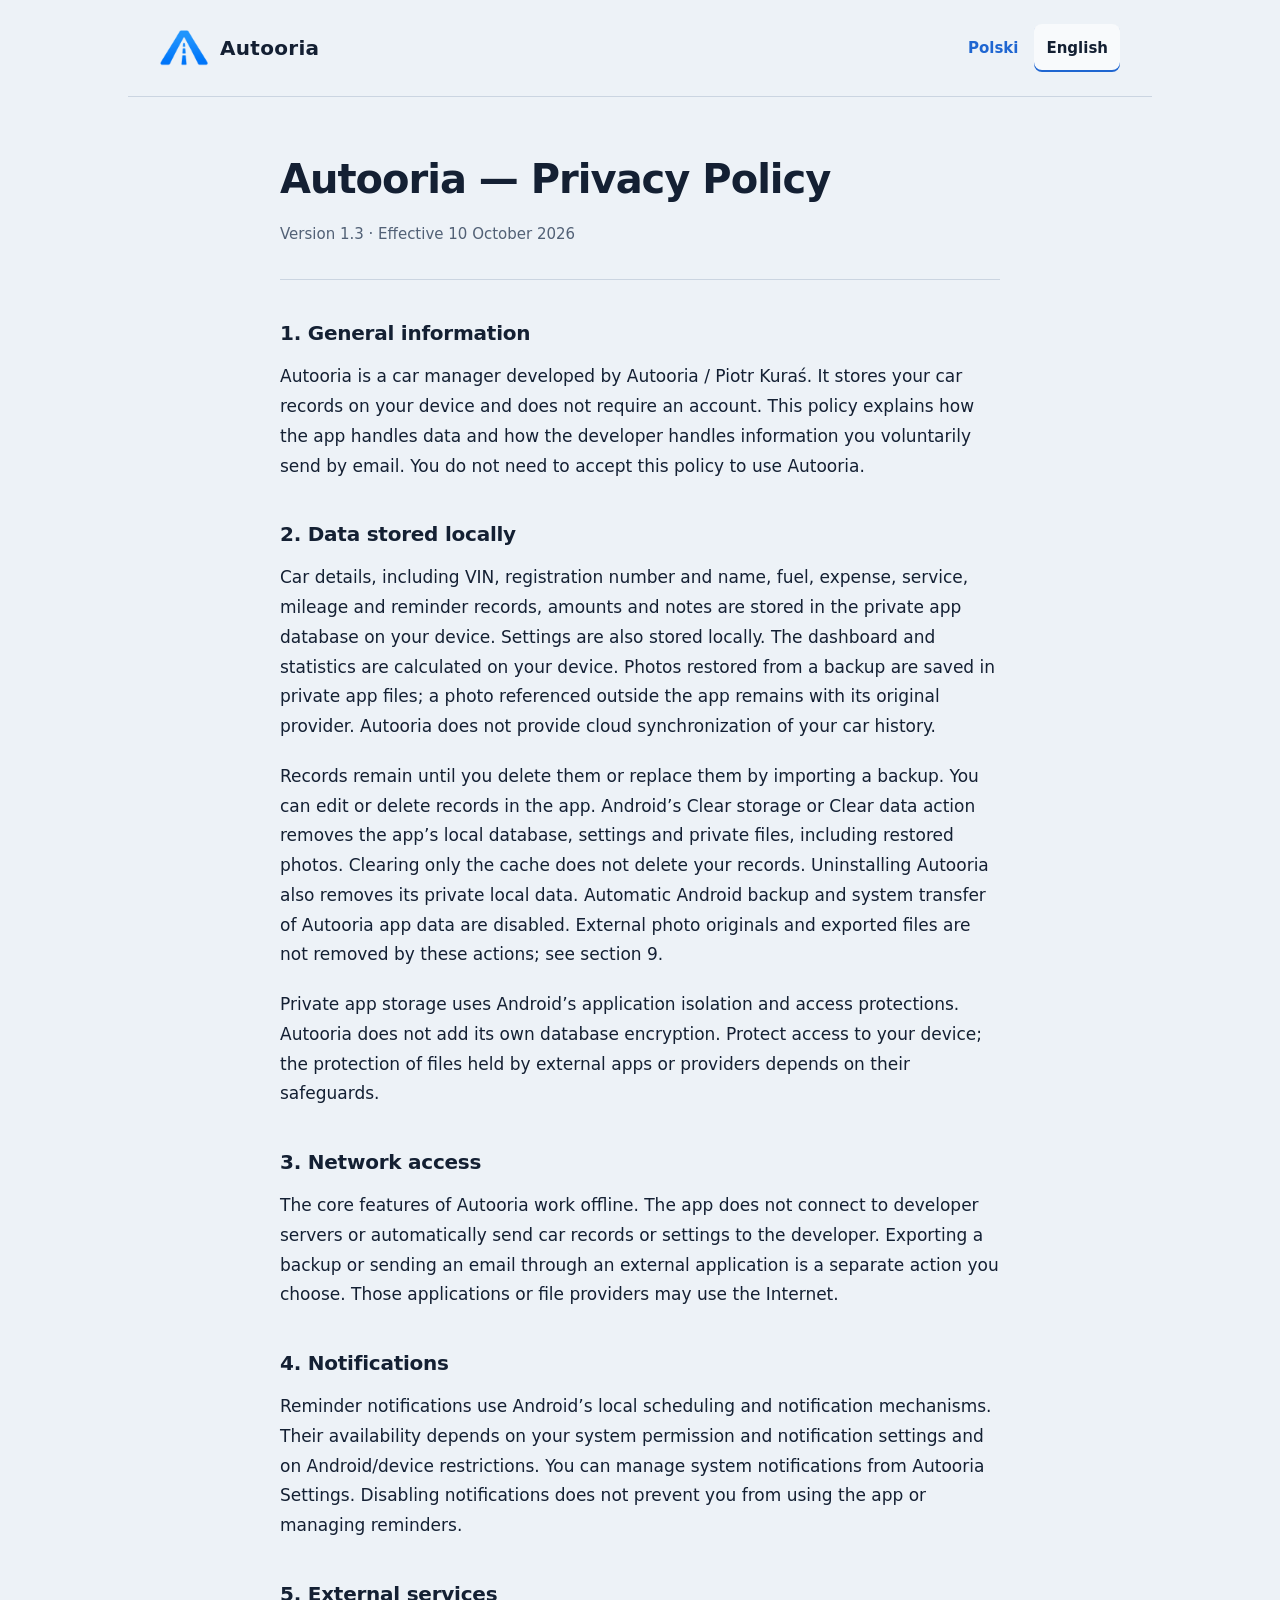
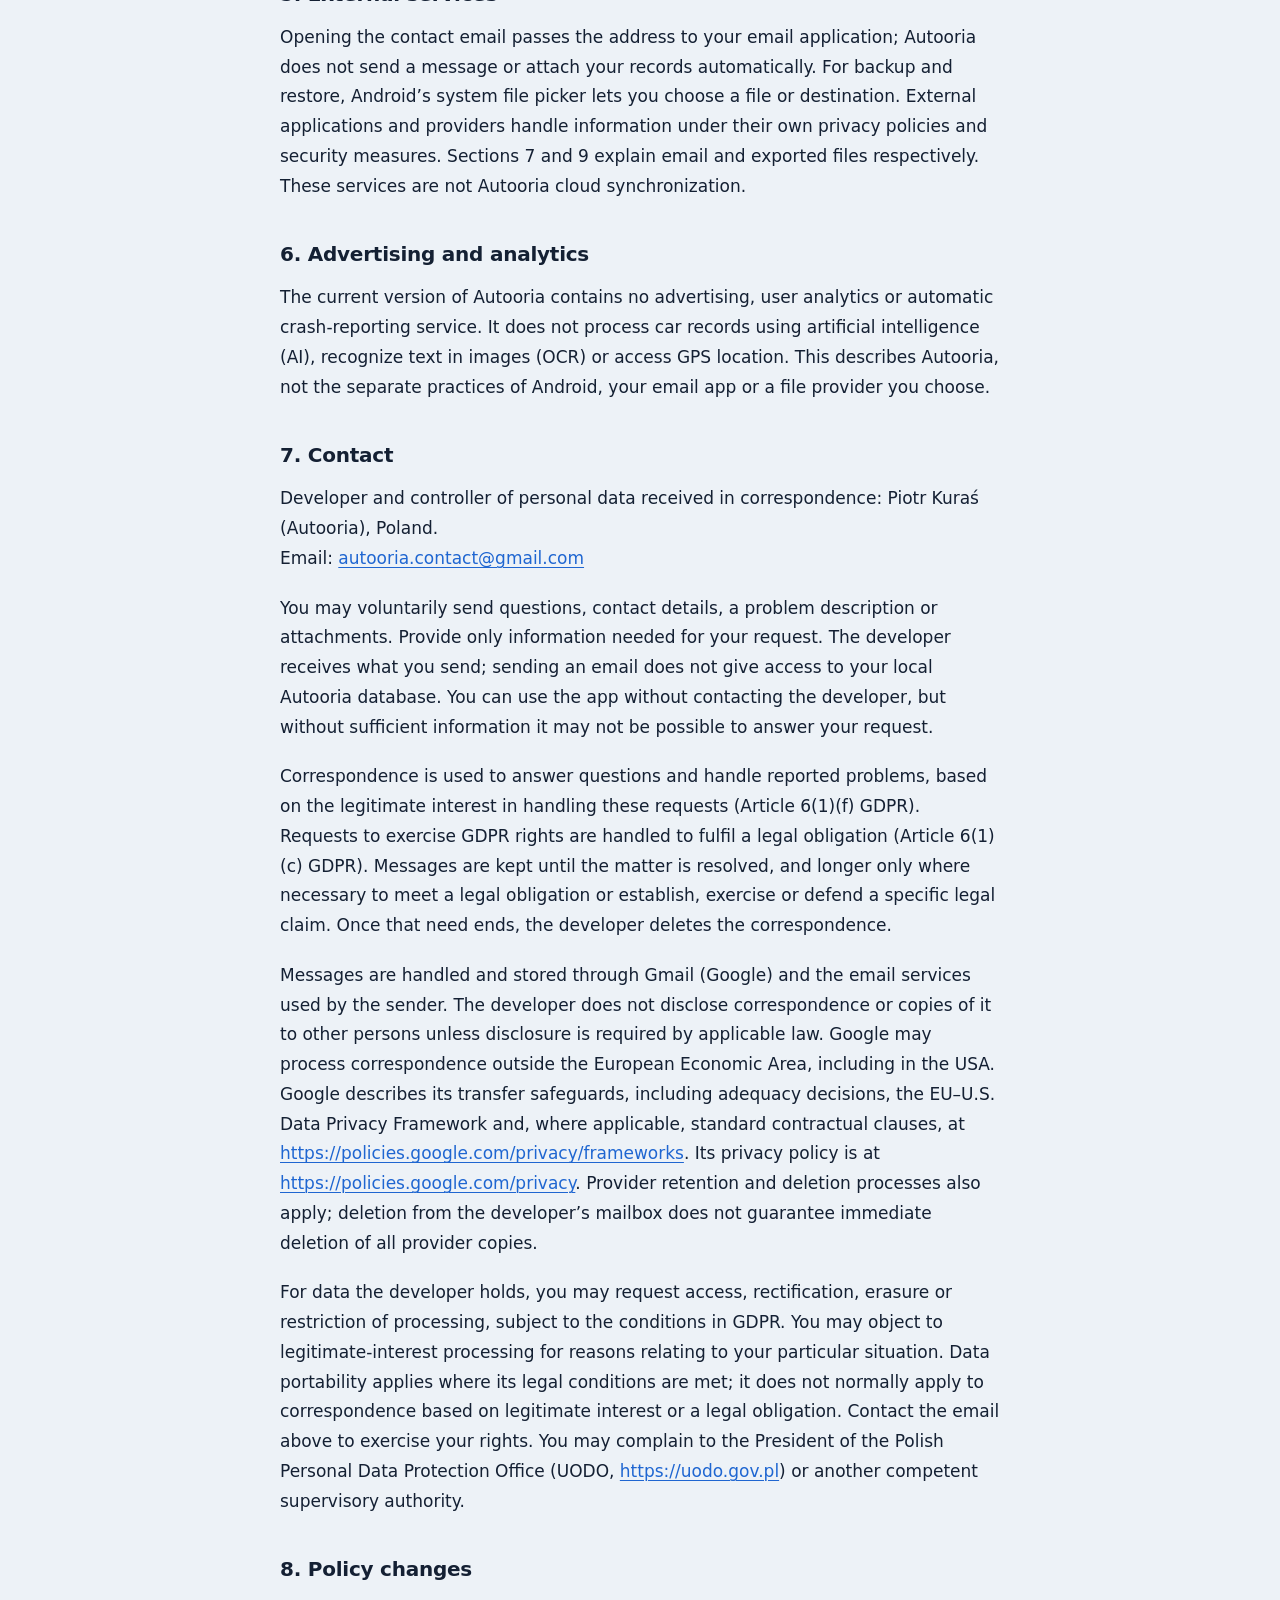
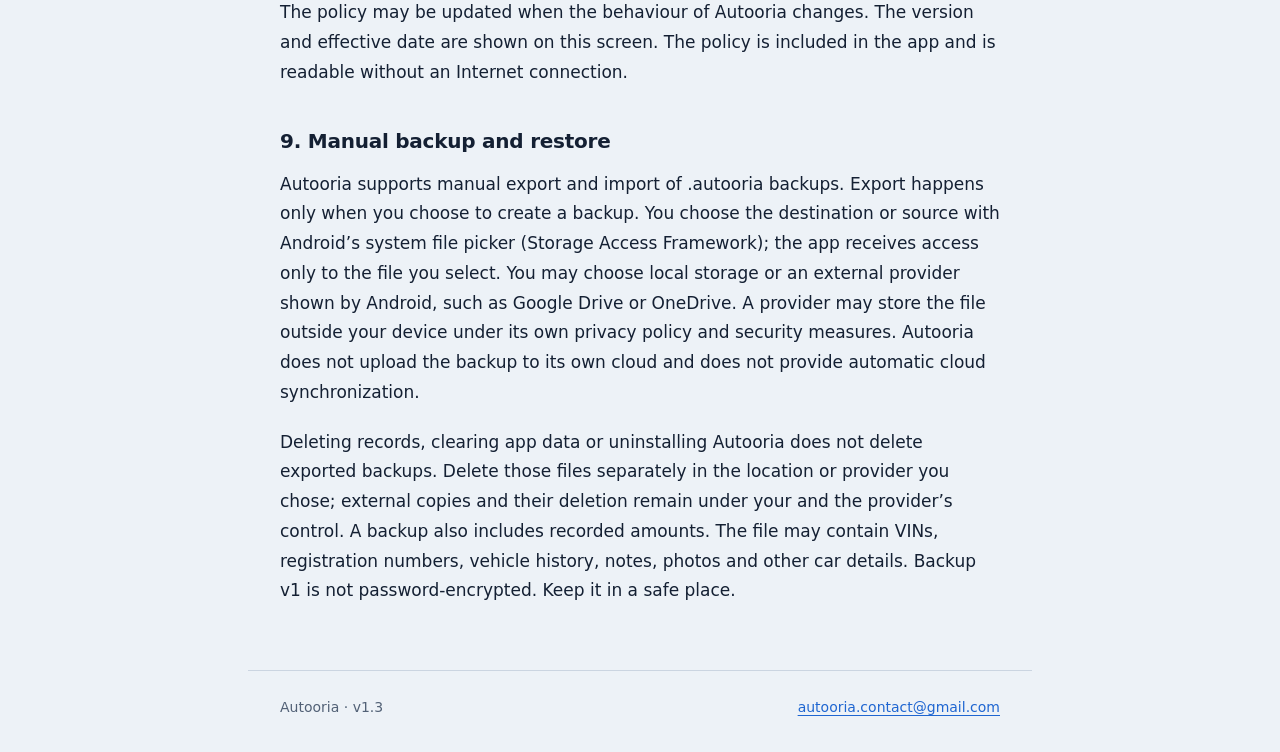
==== en/index.html @ 43687ce3 "feat: publish Autooria privacy policy website" ====
<!doctype html>
<html lang="en">
<head>
  <meta charset="utf-8">
  <meta name="viewport" content="width=device-width, initial-scale=1">
  <title>Autooria — Privacy Policy · v1.3</title>
  <link rel="icon" type="image/png" href="../assets/autooria-logo.png">
  <link rel="stylesheet" href="../assets/style.css">
</head>
<body>
  <a class="skip-link" href="#main">Skip to content</a>
  <header class="site-header">
    <a class="brand" href="../index.html" aria-label="Autooria — Privacy Policy / Polityka prywatności"><img src="../assets/autooria-logo.png" width="48" height="48" alt=""><span>Autooria</span></a>
    <nav class="language-nav" aria-label="Policy language">
      <a href="../pl/index.html" lang="pl" hreflang="pl">Polski</a>
      <a href="../en/index.html" lang="en" hreflang="en" aria-current="page">English</a>
    </nav>
  </header>
  <main id="main" class="document" tabindex="-1">
    <article id="policy">
      <header class="document-header">
        <h1>Autooria — Privacy Policy</h1>
        <p class="metadata">Version 1.3 · Effective <time datetime="2026-10-10">10 October 2026</time></p>
      </header>
      <section aria-labelledby="section-1">
        <h2 id="section-1">1. General information</h2>
        <p>Autooria is a car manager developed by Autooria / Piotr Kuraś. It stores your car records on your device and does not require an account. This policy explains how the app handles data and how the developer handles information you voluntarily send by email. You do not need to accept this policy to use Autooria.</p>
      </section>
      <section aria-labelledby="section-2">
        <h2 id="section-2">2. Data stored locally</h2>
        <p>Car details, including VIN, registration number and name, fuel, expense, service, mileage and reminder records, amounts and notes are stored in the private app database on your device. Settings are also stored locally. The dashboard and statistics are calculated on your device. Photos restored from a backup are saved in private app files; a photo referenced outside the app remains with its original provider. Autooria does not provide cloud synchronization of your car history.</p>
        <p>Records remain until you delete them or replace them by importing a backup. You can edit or delete records in the app. Android’s Clear storage or Clear data action removes the app’s local database, settings and private files, including restored photos. Clearing only the cache does not delete your records. Uninstalling Autooria also removes its private local data. Automatic Android backup and system transfer of Autooria app data are disabled. External photo originals and exported files are not removed by these actions; see section 9.</p>
        <p>Private app storage uses Android’s application isolation and access protections. Autooria does not add its own database encryption. Protect access to your device; the protection of files held by external apps or providers depends on their safeguards.</p>
      </section>
      <section aria-labelledby="section-3">
        <h2 id="section-3">3. Network access</h2>
        <p>The core features of Autooria work offline. The app does not connect to developer servers or automatically send car records or settings to the developer. Exporting a backup or sending an email through an external application is a separate action you choose. Those applications or file providers may use the Internet.</p>
      </section>
      <section aria-labelledby="section-4">
        <h2 id="section-4">4. Notifications</h2>
        <p>Reminder notifications use Android’s local scheduling and notification mechanisms. Their availability depends on your system permission and notification settings and on Android/device restrictions. You can manage system notifications from Autooria Settings. Disabling notifications does not prevent you from using the app or managing reminders.</p>
      </section>
      <section aria-labelledby="section-5">
        <h2 id="section-5">5. External services</h2>
        <p>Opening the contact email passes the address to your email application; Autooria does not send a message or attach your records automatically. For backup and restore, Android’s system file picker lets you choose a file or destination. External applications and providers handle information under their own privacy policies and security measures. Sections 7 and 9 explain email and exported files respectively. These services are not Autooria cloud synchronization.</p>
      </section>
      <section aria-labelledby="section-6">
        <h2 id="section-6">6. Advertising and analytics</h2>
        <p>The current version of Autooria contains no advertising, user analytics or automatic crash-reporting service. It does not process car records using artificial intelligence (AI), recognize text in images (OCR) or access GPS location. This describes Autooria, not the separate practices of Android, your email app or a file provider you choose.</p>
      </section>
      <section aria-labelledby="section-7">
        <h2 id="section-7">7. Contact</h2>
        <p>Developer and controller of personal data received in correspondence: Piotr Kuraś (Autooria), Poland.<br>
Email: <a href="mailto:autooria.contact@gmail.com">autooria.contact@gmail.com</a></p>
        <p>You may voluntarily send questions, contact details, a problem description or attachments. Provide only information needed for your request. The developer receives what you send; sending an email does not give access to your local Autooria database. You can use the app without contacting the developer, but without sufficient information it may not be possible to answer your request.</p>
        <p>Correspondence is used to answer questions and handle reported problems, based on the legitimate interest in handling these requests (Article 6(1)(f) GDPR). Requests to exercise GDPR rights are handled to fulfil a legal obligation (Article 6(1)(c) GDPR). Messages are kept until the matter is resolved, and longer only where necessary to meet a legal obligation or establish, exercise or defend a specific legal claim. Once that need ends, the developer deletes the correspondence.</p>
        <p>Messages are handled and stored through Gmail (Google) and the email services used by the sender. The developer does not disclose correspondence or copies of it to other persons unless disclosure is required by applicable law. Google may process correspondence outside the European Economic Area, including in the USA. Google describes its transfer safeguards, including adequacy decisions, the EU–U.S. Data Privacy Framework and, where applicable, standard contractual clauses, at <a href="https://policies.google.com/privacy/frameworks">https://policies.google.com/privacy/frameworks</a>. Its privacy policy is at <a href="https://policies.google.com/privacy">https://policies.google.com/privacy</a>. Provider retention and deletion processes also apply; deletion from the developer’s mailbox does not guarantee immediate deletion of all provider copies.</p>
        <p>For data the developer holds, you may request access, rectification, erasure or restriction of processing, subject to the conditions in GDPR. You may object to legitimate-interest processing for reasons relating to your particular situation. Data portability applies where its legal conditions are met; it does not normally apply to correspondence based on legitimate interest or a legal obligation. Contact the email above to exercise your rights. You may complain to the President of the Polish Personal Data Protection Office (UODO, <a href="https://uodo.gov.pl">https://uodo.gov.pl</a>) or another competent supervisory authority.</p>
      </section>
      <section aria-labelledby="section-8">
        <h2 id="section-8">8. Policy changes</h2>
        <p>The policy may be updated when the behaviour of Autooria changes. The version and effective date are shown on this screen. The policy is included in the app and is readable without an Internet connection.</p>
      </section>
      <section aria-labelledby="section-9">
        <h2 id="section-9">9. Manual backup and restore</h2>
        <p>Autooria supports manual export and import of .autooria backups. Export happens only when you choose to create a backup. You choose the destination or source with Android’s system file picker (Storage Access Framework); the app receives access only to the file you select. You may choose local storage or an external provider shown by Android, such as Google Drive or OneDrive. A provider may store the file outside your device under its own privacy policy and security measures. Autooria does not upload the backup to its own cloud and does not provide automatic cloud synchronization.</p>
        <p>Deleting records, clearing app data or uninstalling Autooria does not delete exported backups. Delete those files separately in the location or provider you chose; external copies and their deletion remain under your and the provider’s control. A backup also includes recorded amounts. The file may contain VINs, registration numbers, vehicle history, notes, photos and other car details. Backup v1 is not password-encrypted. Keep it in a safe place.</p>
      </section>
    </article>
  </main>
  <footer class="site-footer"><span>Autooria <span class="footer-version">· v1.3</span></span><a href="mailto:autooria.contact@gmail.com">autooria.contact@gmail.com</a></footer>
</body>
</html>
---- assets/style.css ----
/* Light Autooria tokens: background, surface, text, border and accent. */
:root {
  color-scheme: light;
  --background: #edf2f7;
  --surface: #f8fafc;
  --text: #142033;
  --muted: #526176;
  --border: #cbd5e1;
  --accent: #1f66d1;
  --accent-pressed: #174ea6;
  font-family: system-ui, -apple-system, "Segoe UI", sans-serif;
  font-size: 100%;
  color: var(--text);
  background: var(--background);
}

* { box-sizing: border-box; }

body {
  margin: 0;
  font-size: 1.0625rem;
  line-height: 1.75;
}

a {
  color: var(--accent);
  text-underline-offset: 0.2em;
  text-decoration-thickness: 1px;
  overflow-wrap: anywhere;
}

a:hover { color: var(--accent-pressed); }

a:focus-visible {
  outline: 3px solid var(--accent);
  outline-offset: 4px;
  border-radius: 3px;
}

.skip-link {
  position: absolute;
  z-index: 1;
  top: 0.75rem;
  left: 1rem;
  max-width: calc(100% - 2rem);
  padding: 0.5rem 1rem;
  background: var(--surface);
  transform: translateY(-200%);
}

.skip-link:focus { transform: translateY(0); }

.site-header {
  max-width: 64rem;
  margin: 0 auto;
  padding: 1.5rem 2rem;
  display: flex;
  align-items: center;
  justify-content: space-between;
  flex-wrap: wrap;
  gap: 1rem;
  border-bottom: 1px solid var(--border);
}

.brand {
  display: inline-flex;
  align-items: center;
  gap: 0.75rem;
  color: var(--text);
  font-size: 1.25rem;
  font-weight: 650;
  letter-spacing: 0.015em;
  text-decoration: none;
  min-height: 3rem;
}

.brand img {
  display: block;
  width: 3rem;
  height: 3rem;
  object-fit: contain;
}

.language-nav {
  display: flex;
  flex-wrap: wrap;
  align-items: center;
  gap: 0.25rem;
}

.language-nav a {
  display: inline-flex;
  align-items: center;
  justify-content: center;
  padding: 0.5rem 0.75rem;
  min-height: 3rem;
  font-size: 0.9375rem;
  font-weight: 550;
  border-radius: 0.5rem;
  text-decoration: none;
}

.language-nav a[aria-current="page"] {
  color: var(--text);
  background: var(--surface);
  box-shadow: inset 0 -2px var(--accent);
}

.document, .language-selection {
  max-width: 49rem;
  padding: 3.5rem 2rem 4rem;
  margin: 0 auto;
}

h1, h2 {
  font-weight: 650;
  line-height: 1.3;
  text-wrap: pretty;
  overflow-wrap: anywhere;
}

h1 {
  margin: 0 0 1rem;
  font-size: clamp(1.75rem, 1.2rem + 2vw, 2.5rem);
  letter-spacing: -0.025em;
}

.metadata {
  color: var(--muted);
  font-size: 0.9375rem;
  margin: 0;
}

.document-header {
  padding-bottom: 2rem;
  border-bottom: 1px solid var(--border);
}

section { margin-top: 2.5rem; }

h2 {
  margin: 0 0 1rem;
  font-size: 1.25rem;
  letter-spacing: -0.012em;
}

p { margin: 0 0 1.25rem; }

section p:last-child { margin-bottom: 0; }

.language-selection { padding-top: 5rem; }

.title-divider { color: var(--muted); }

.intro { margin: 2rem 0; color: var(--muted); }
.intro p { margin: 0 0 0.5rem; }

.language-options {
  display: grid;
  grid-template-columns: repeat(2, minmax(0, 1fr));
  gap: 1rem;
}

.language-options a {
  display: flex;
  align-items: center;
  justify-content: space-between;
  gap: 1rem;
  padding: 1.25rem 1.5rem;
  background: var(--surface);
  border: 1px solid var(--border);
  border-radius: 0.75rem;
  font-weight: 600;
  text-decoration: none;
}

.language-options a:hover { border-color: var(--accent); }

.site-footer {
  max-width: 49rem;
  margin: 0 auto;
  padding: 1.5rem 2rem 2rem;
  display: flex;
  flex-wrap: wrap;
  justify-content: space-between;
  gap: 0.5rem 1.5rem;
  border-top: 1px solid var(--border);
  font-size: 0.875rem;
  color: var(--muted);
}

.footer-version { white-space: nowrap; }

@media (max-width: 30rem) {
  .site-header { padding: 1rem; gap: 0.5rem; }
  .document, .language-selection { padding: 2.5rem 1.25rem 3rem; }
  .language-selection { padding-top: 3rem; }
  .language-options { grid-template-columns: 1fr; }
  .site-footer { padding: 1.5rem 1.25rem; }
}

@media print {
  :root { background: white; color: black; }
  .skip-link, .language-nav, .site-footer { display: none; }
  .document { max-width: none; padding: 1.5rem 0; }
  .site-header { max-width: none; padding: 0 0 1rem; }
  h2 { break-after: avoid; }
  p { orphans: 3; widows: 3; }
}
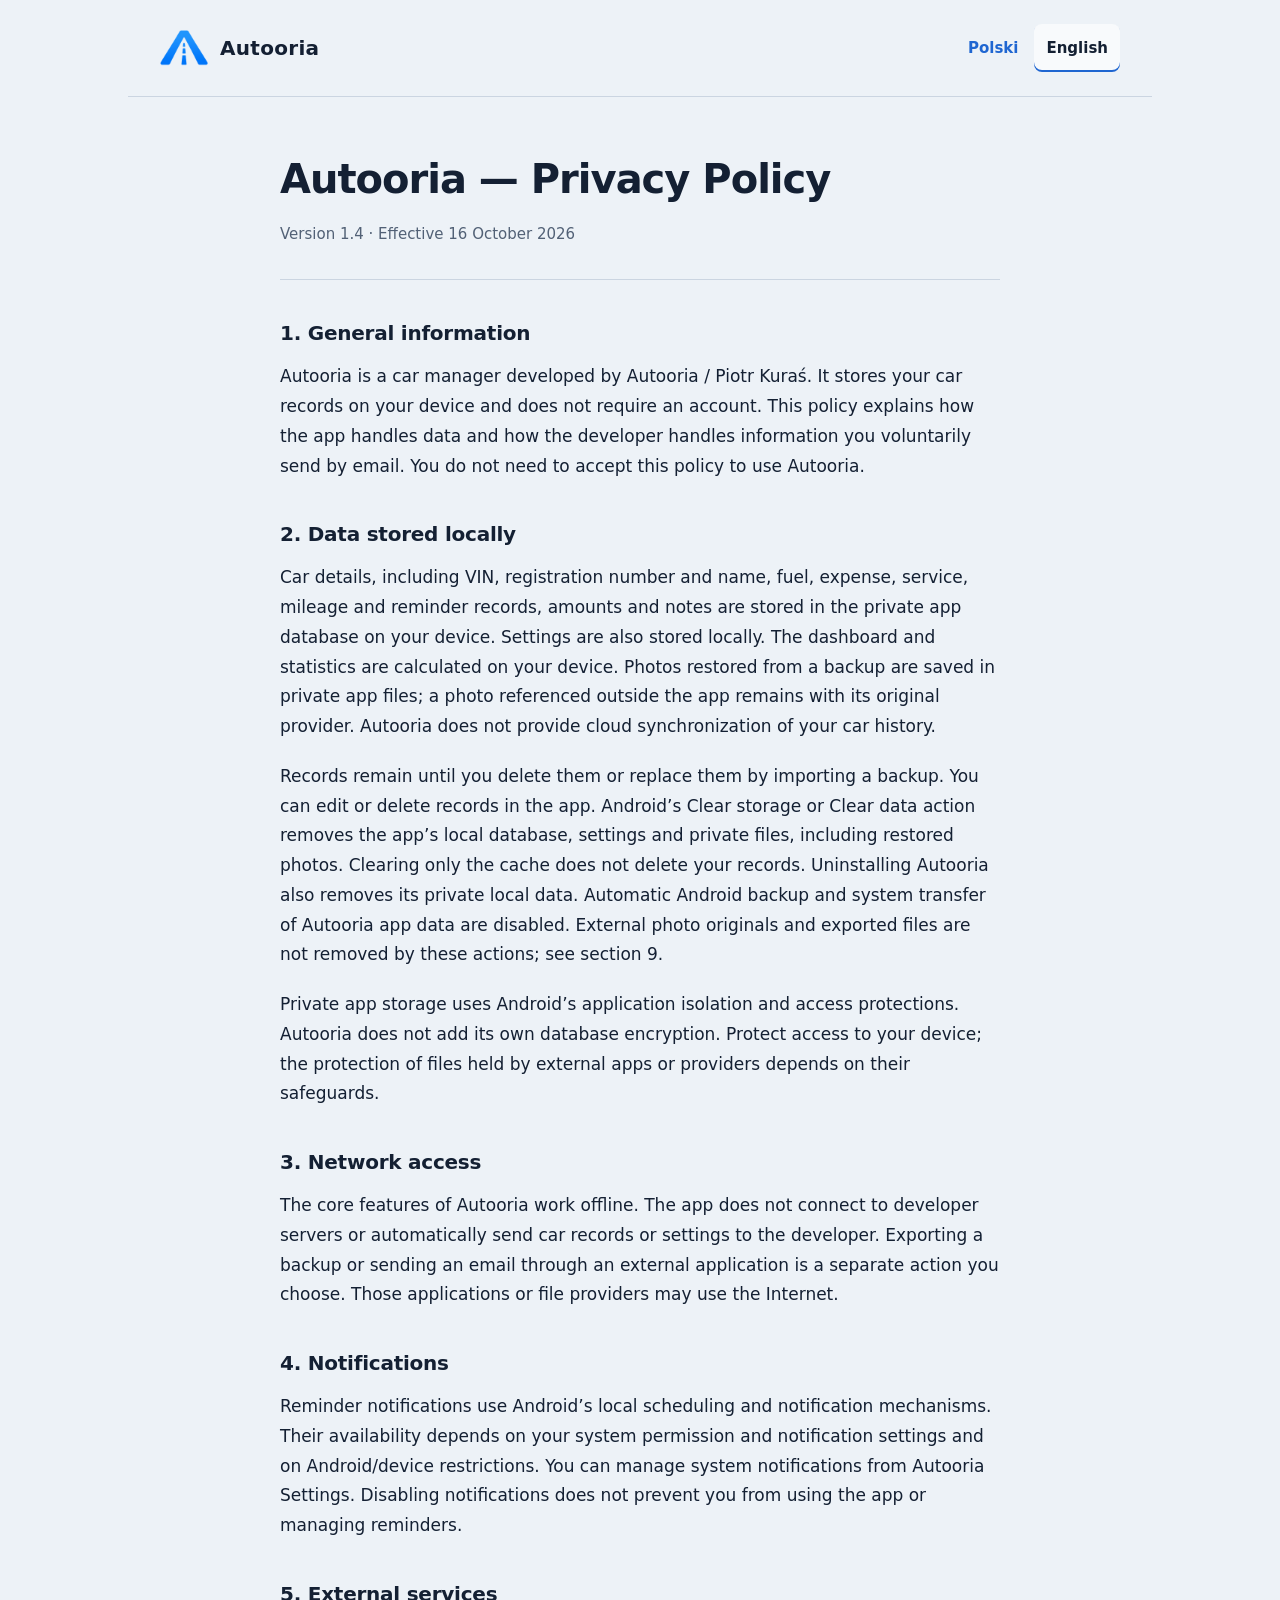
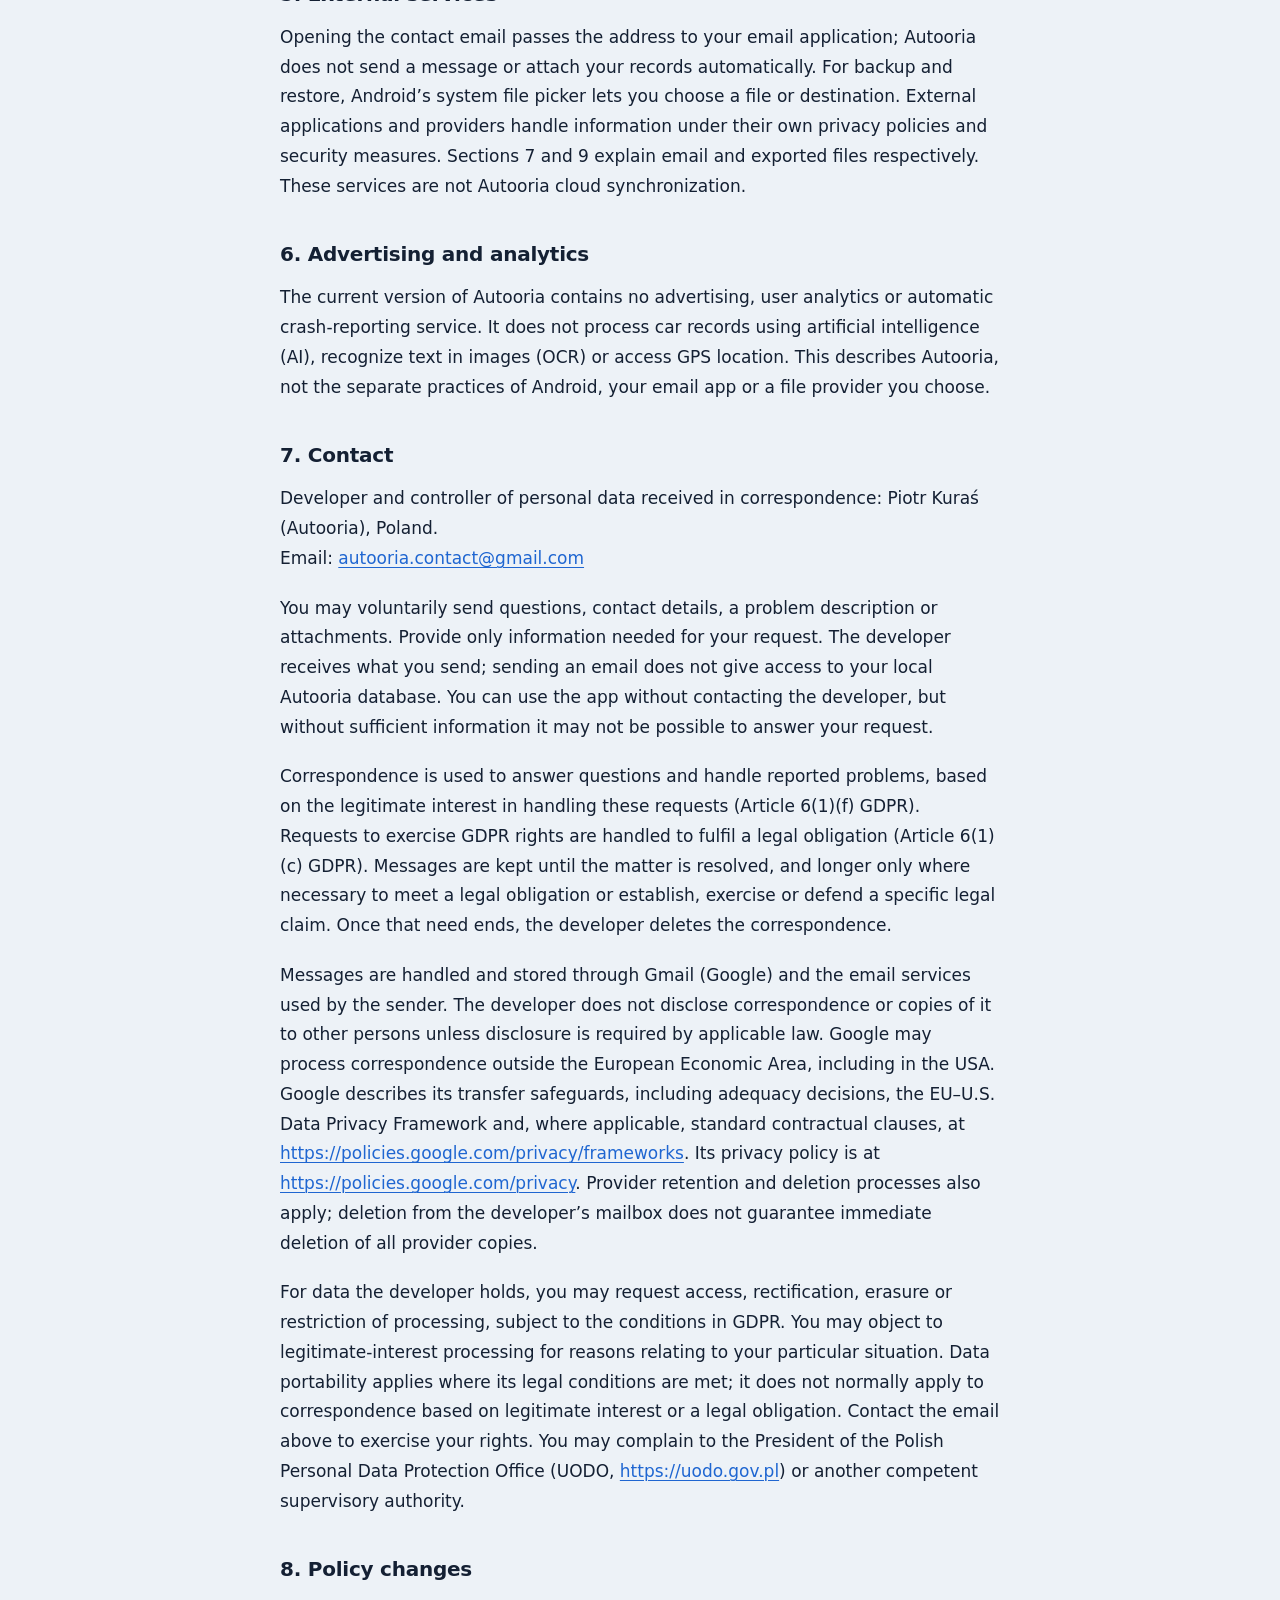
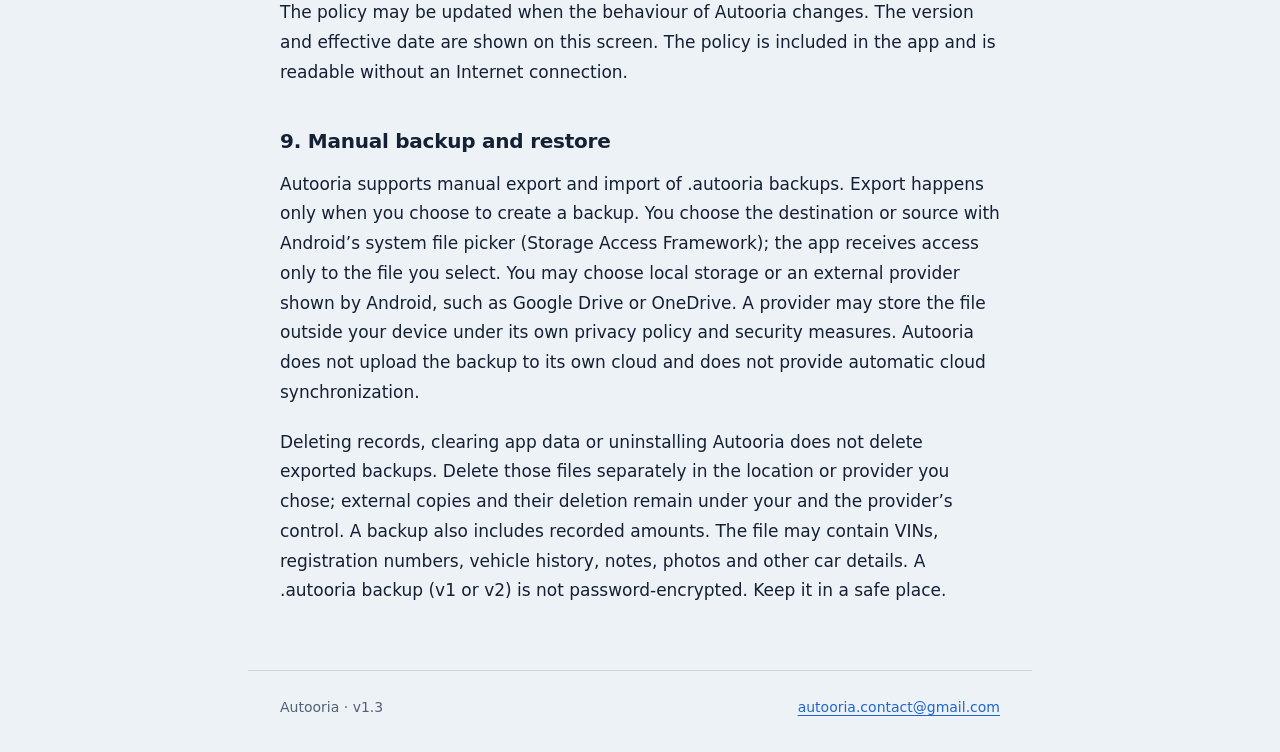
==== commit 53acb96f: "docs: update privacy policy to v1.4" ====
--- a/en/index.html
+++ b/en/index.html
@@ -3,7 +3,7 @@
 <head>
   <meta charset="utf-8">
   <meta name="viewport" content="width=device-width, initial-scale=1">
-  <title>Autooria — Privacy Policy · v1.3</title>
+  <title>Autooria — Privacy Policy · v1.4</title>
   <link rel="icon" type="image/png" href="../assets/autooria-logo.png">
   <link rel="stylesheet" href="../assets/style.css">
 </head>
@@ -20,7 +20,7 @@
     <article id="policy">
       <header class="document-header">
         <h1>Autooria — Privacy Policy</h1>
-        <p class="metadata">Version 1.3 · Effective <time datetime="2026-10-10">10 October 2026</time></p>
+        <p class="metadata">Version 1.4 · Effective <time datetime="2026-10-16">16 October 2026</time></p>
       </header>
       <section aria-labelledby="section-1">
         <h2 id="section-1">1. General information</h2>
@@ -64,7 +64,7 @@
       <section aria-labelledby="section-9">
         <h2 id="section-9">9. Manual backup and restore</h2>
         <p>Autooria supports manual export and import of .autooria backups. Export happens only when you choose to create a backup. You choose the destination or source with Android’s system file picker (Storage Access Framework); the app receives access only to the file you select. You may choose local storage or an external provider shown by Android, such as Google Drive or OneDrive. A provider may store the file outside your device under its own privacy policy and security measures. Autooria does not upload the backup to its own cloud and does not provide automatic cloud synchronization.</p>
-        <p>Deleting records, clearing app data or uninstalling Autooria does not delete exported backups. Delete those files separately in the location or provider you chose; external copies and their deletion remain under your and the provider’s control. A backup also includes recorded amounts. The file may contain VINs, registration numbers, vehicle history, notes, photos and other car details. Backup v1 is not password-encrypted. Keep it in a safe place.</p>
+        <p>Deleting records, clearing app data or uninstalling Autooria does not delete exported backups. Delete those files separately in the location or provider you chose; external copies and their deletion remain under your and the provider’s control. A backup also includes recorded amounts. The file may contain VINs, registration numbers, vehicle history, notes, photos and other car details. A .autooria backup (v1 or v2) is not password-encrypted. Keep it in a safe place.</p>
       </section>
     </article>
   </main>
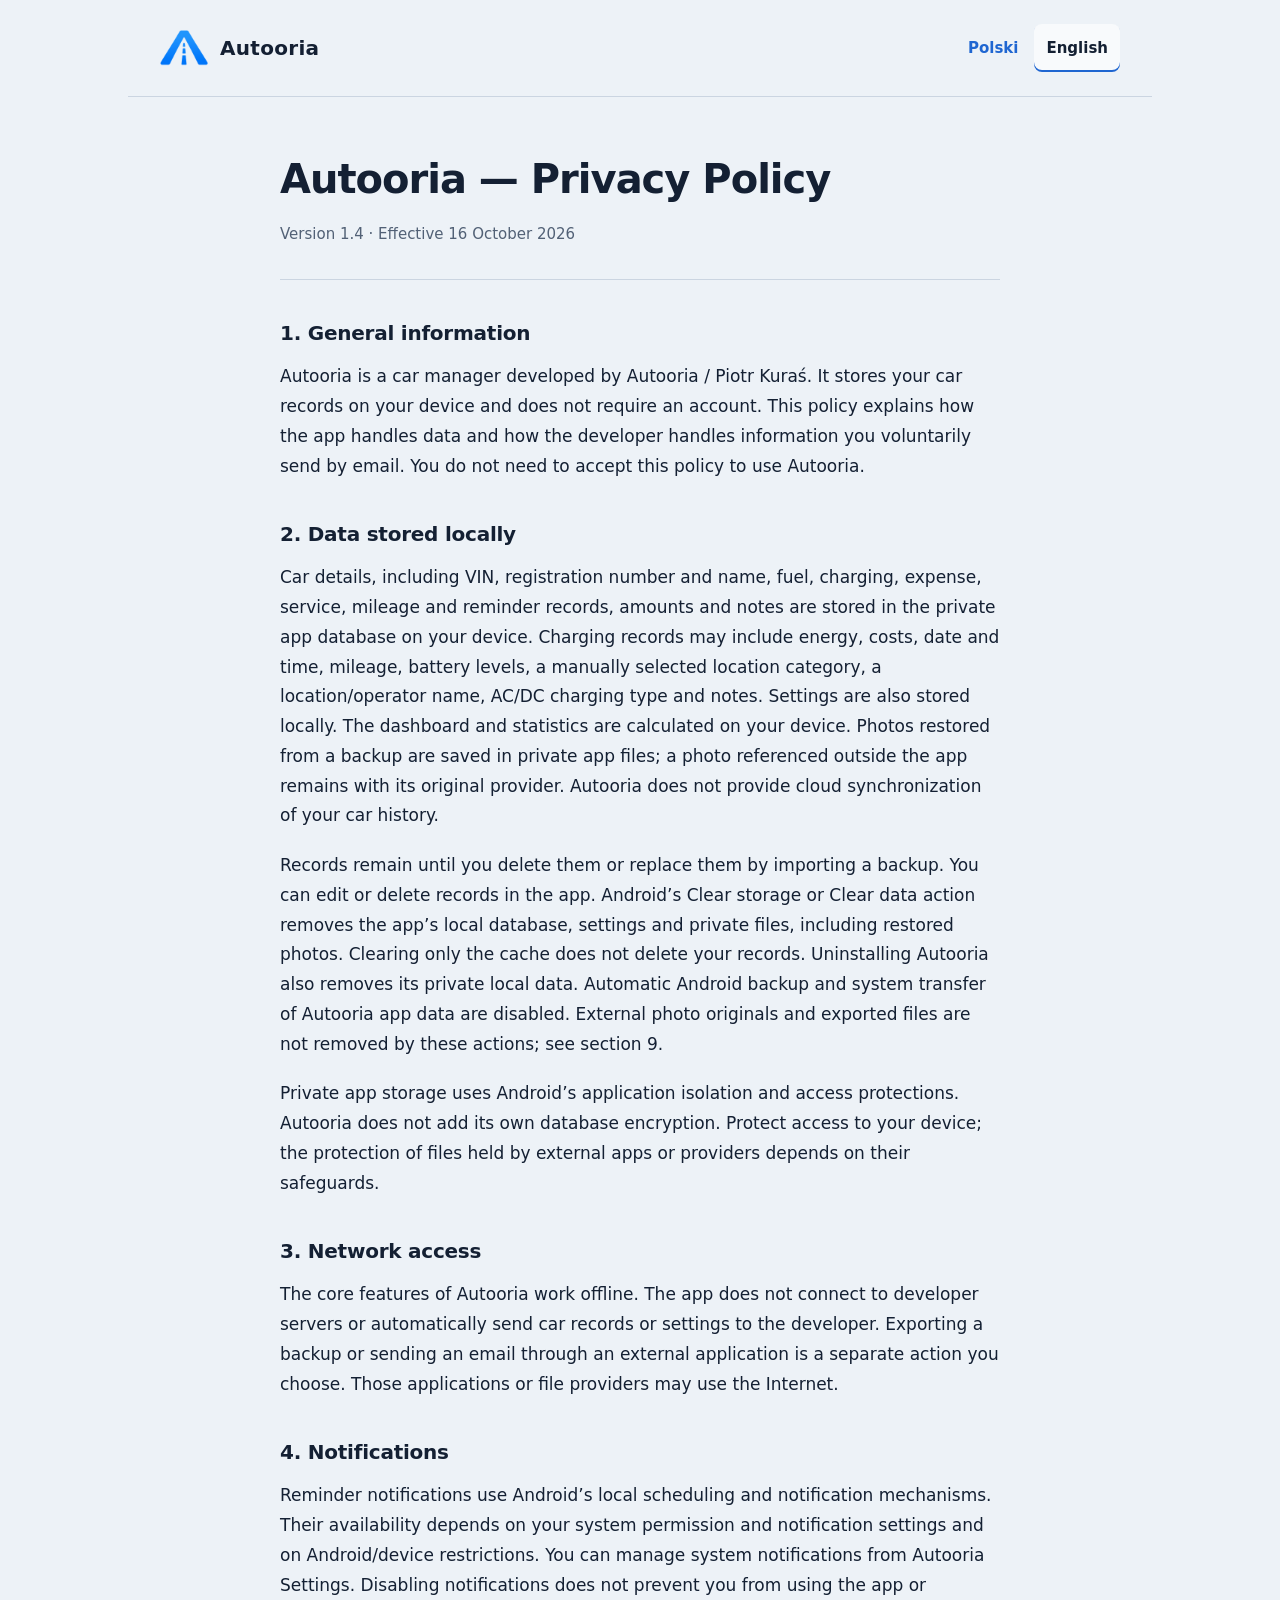
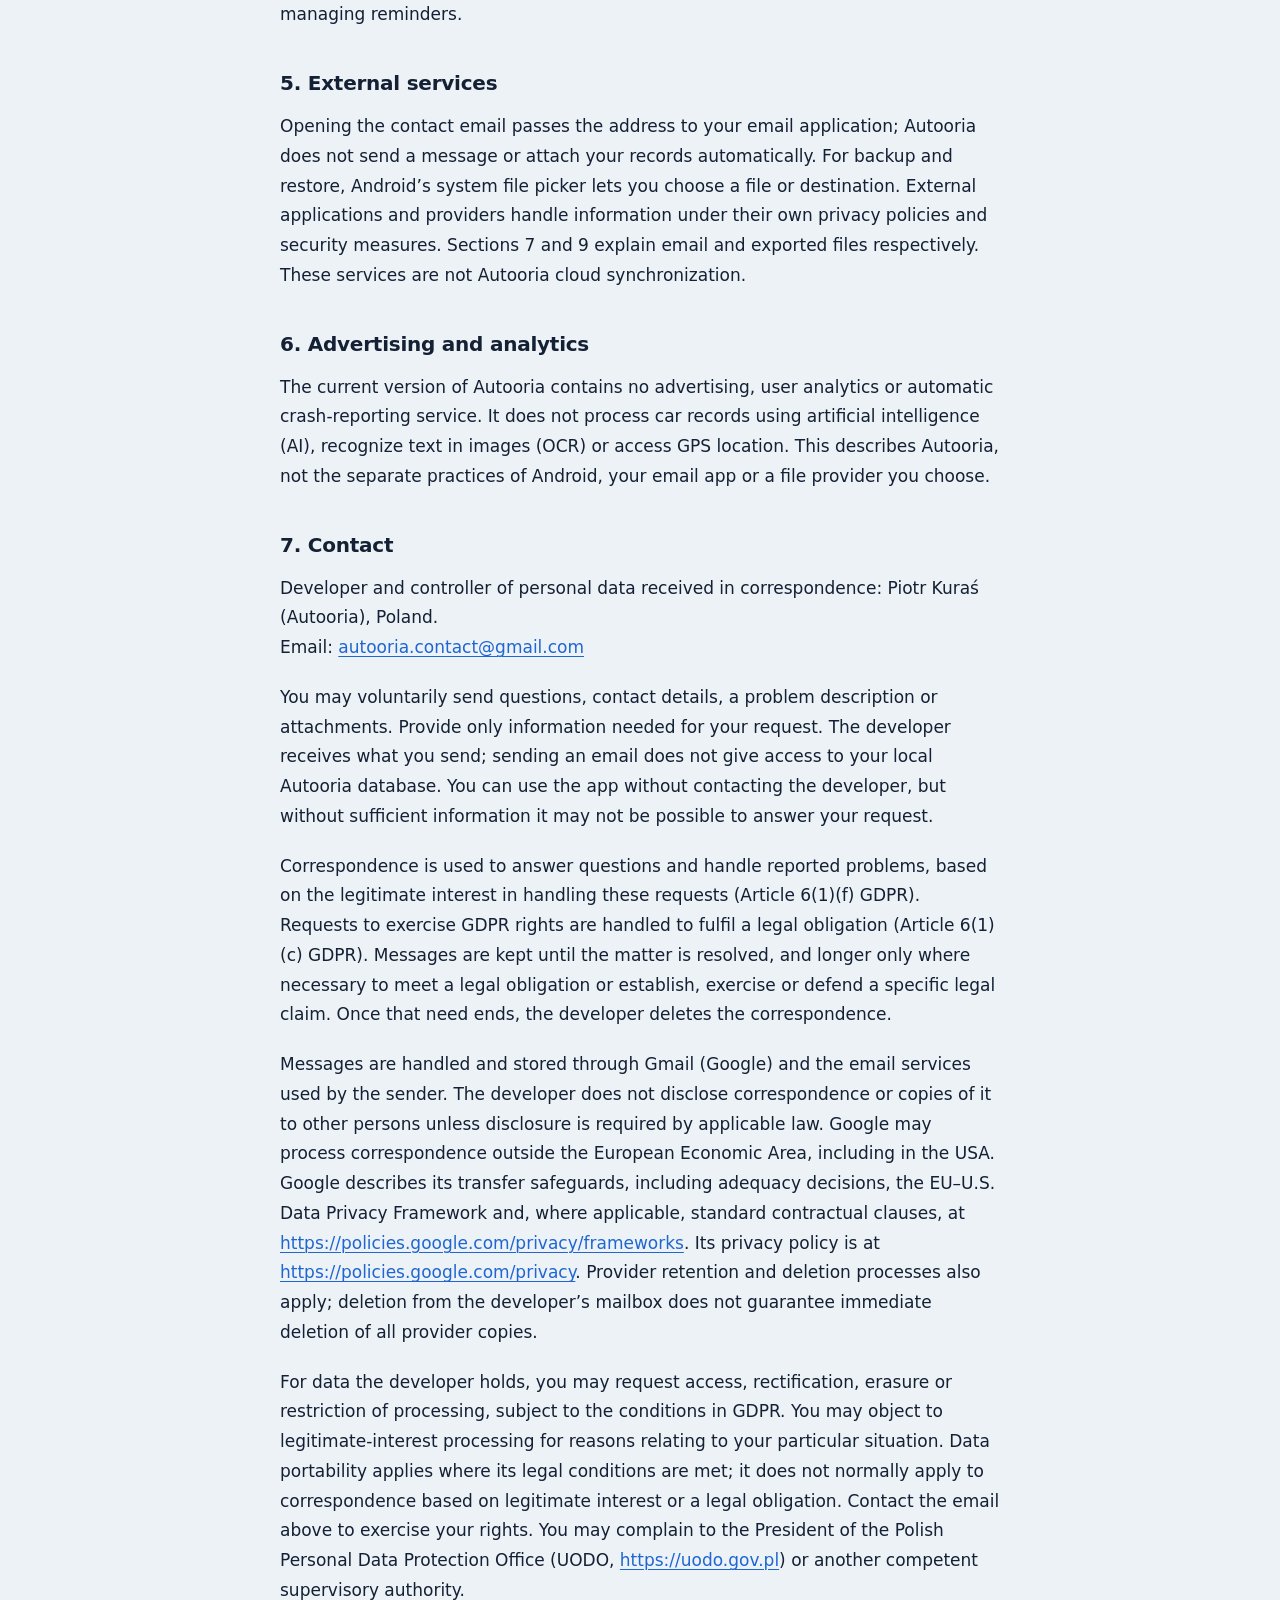
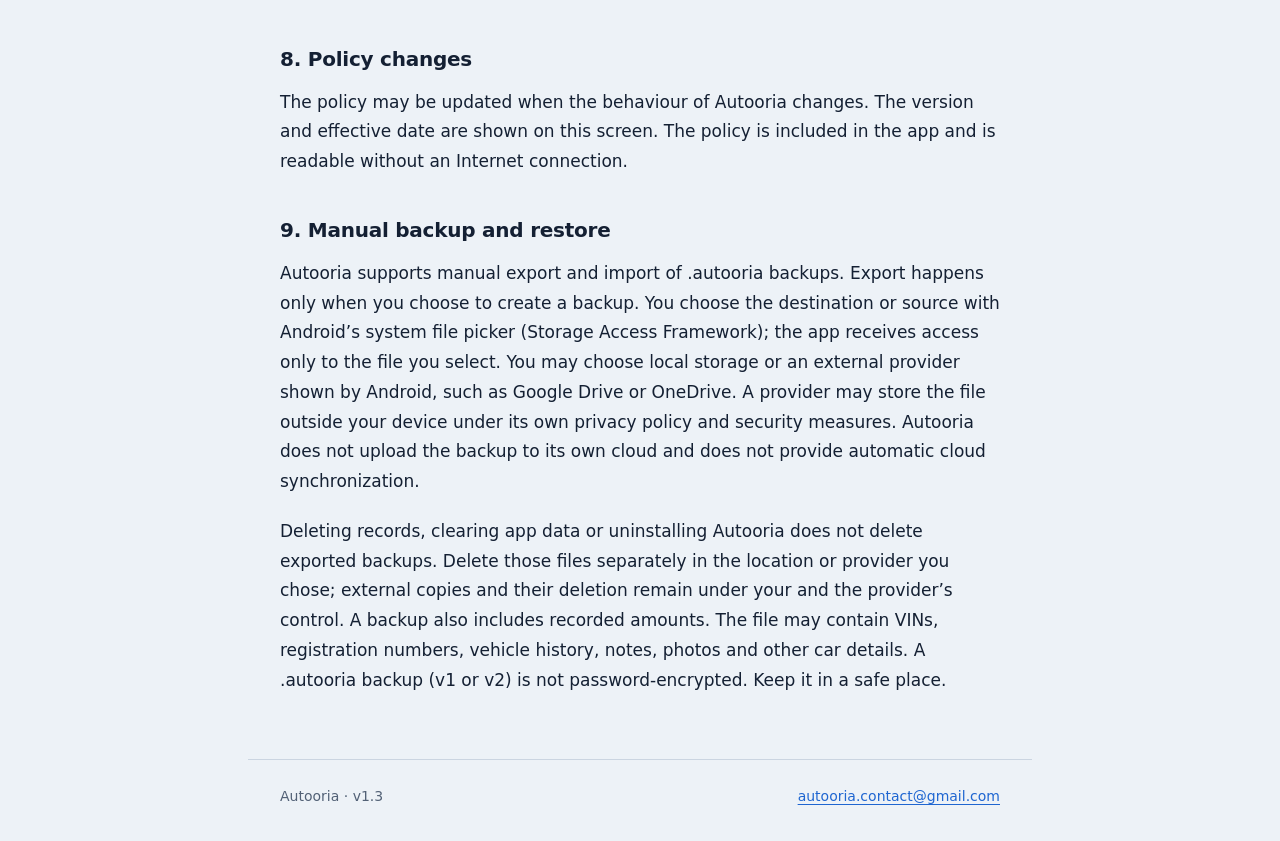
==== commit 01ae14b2: "docs: update privacy policy to v1.4" ====
--- a/en/index.html
+++ b/en/index.html
@@ -28,7 +28,7 @@
       </section>
       <section aria-labelledby="section-2">
         <h2 id="section-2">2. Data stored locally</h2>
-        <p>Car details, including VIN, registration number and name, fuel, expense, service, mileage and reminder records, amounts and notes are stored in the private app database on your device. Settings are also stored locally. The dashboard and statistics are calculated on your device. Photos restored from a backup are saved in private app files; a photo referenced outside the app remains with its original provider. Autooria does not provide cloud synchronization of your car history.</p>
+        <p>Car details, including VIN, registration number and name, fuel, charging, expense, service, mileage and reminder records, amounts and notes are stored in the private app database on your device. Charging records may include energy, costs, date and time, mileage, battery levels, a manually selected location category, a location/operator name, AC/DC charging type and notes. Settings are also stored locally. The dashboard and statistics are calculated on your device. Photos restored from a backup are saved in private app files; a photo referenced outside the app remains with its original provider. Autooria does not provide cloud synchronization of your car history.</p>
         <p>Records remain until you delete them or replace them by importing a backup. You can edit or delete records in the app. Android’s Clear storage or Clear data action removes the app’s local database, settings and private files, including restored photos. Clearing only the cache does not delete your records. Uninstalling Autooria also removes its private local data. Automatic Android backup and system transfer of Autooria app data are disabled. External photo originals and exported files are not removed by these actions; see section 9.</p>
         <p>Private app storage uses Android’s application isolation and access protections. Autooria does not add its own database encryption. Protect access to your device; the protection of files held by external apps or providers depends on their safeguards.</p>
       </section>
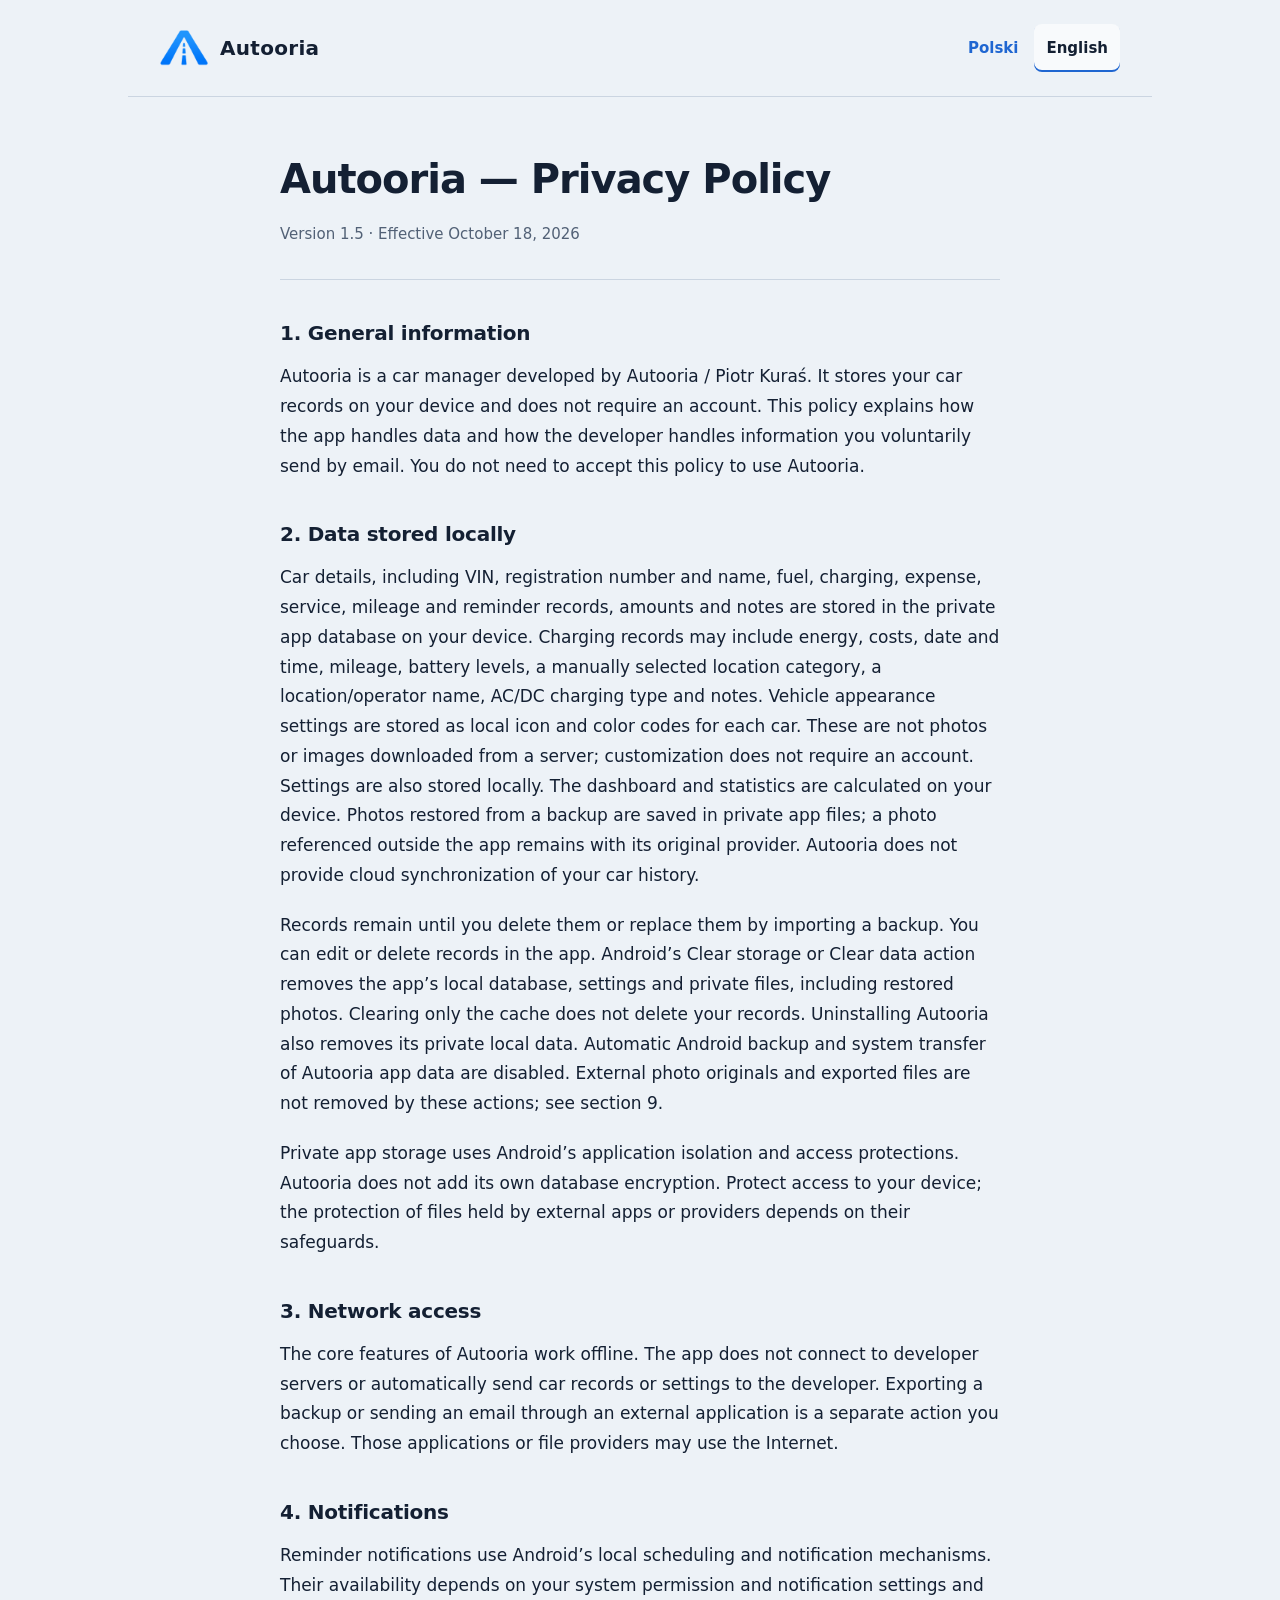
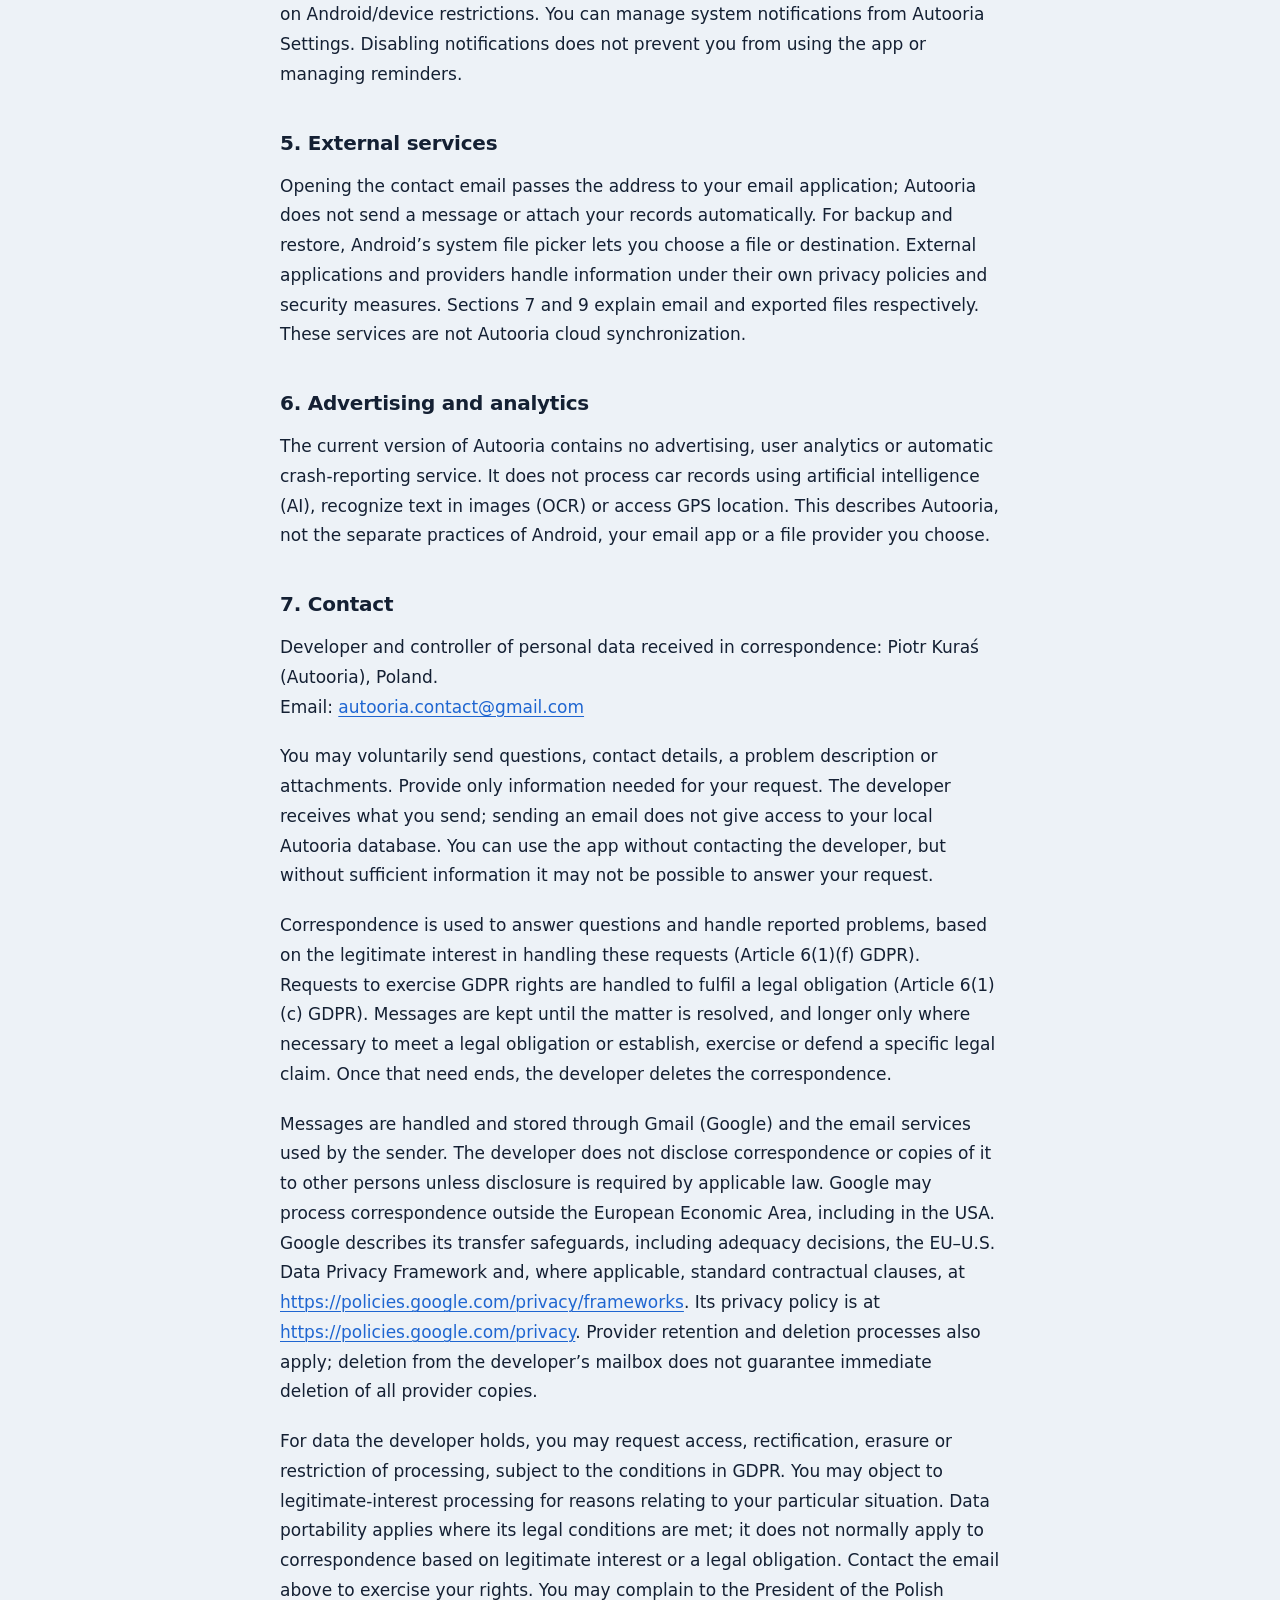
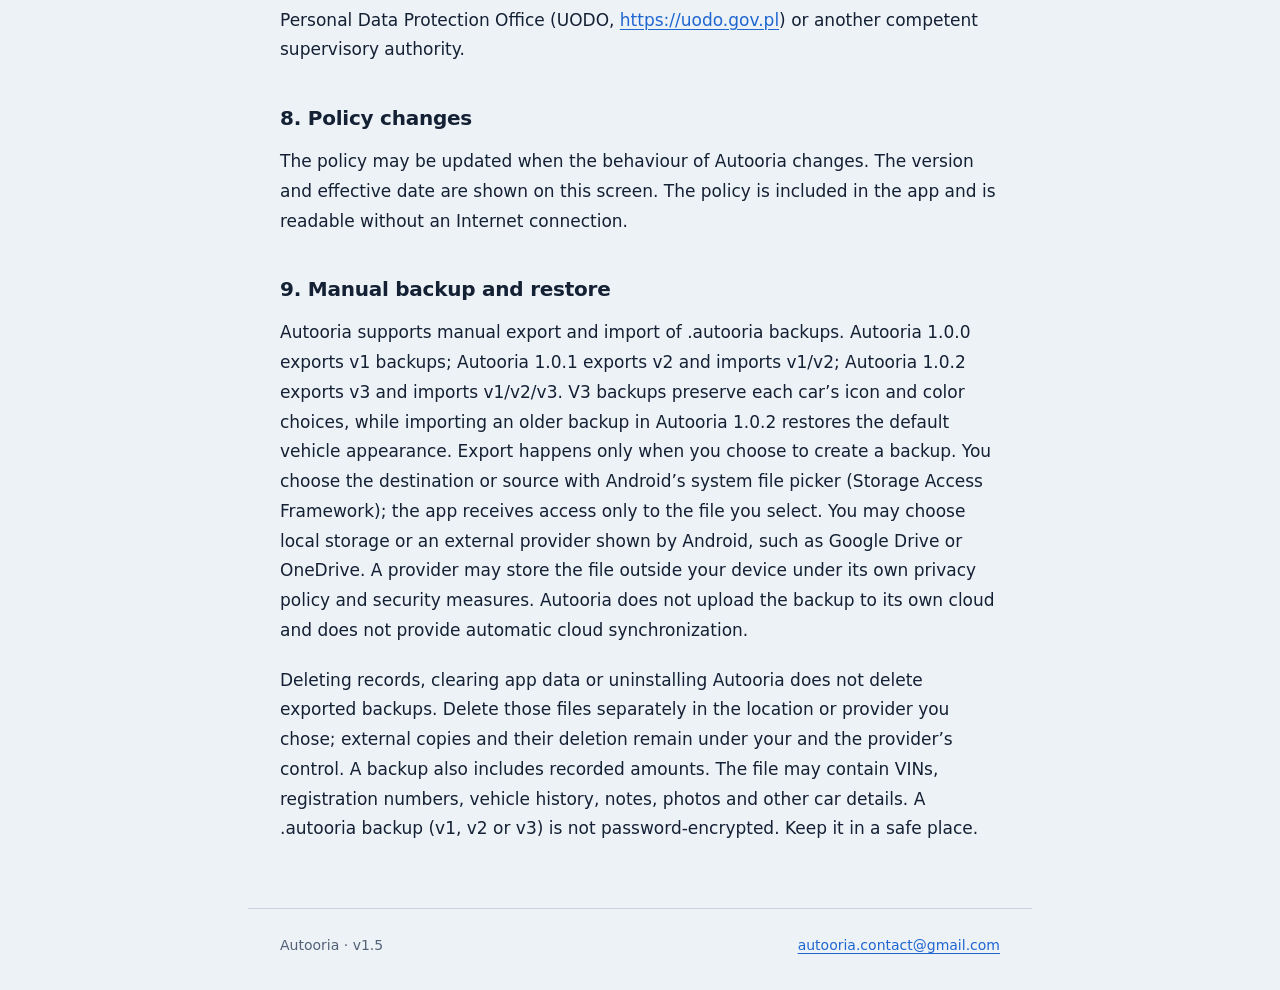
==== commit bf08f62b: "new version 1.5" ====
--- a/en/index.html
+++ b/en/index.html
@@ -3,7 +3,7 @@
 <head>
   <meta charset="utf-8">
   <meta name="viewport" content="width=device-width, initial-scale=1">
-  <title>Autooria — Privacy Policy · v1.4</title>
+  <title>Autooria — Privacy Policy · v1.5</title>
   <link rel="icon" type="image/png" href="../assets/autooria-logo.png">
   <link rel="stylesheet" href="../assets/style.css">
 </head>
@@ -20,7 +20,7 @@
     <article id="policy">
       <header class="document-header">
         <h1>Autooria — Privacy Policy</h1>
-        <p class="metadata">Version 1.4 · Effective <time datetime="2026-10-16">16 October 2026</time></p>
+        <p class="metadata">Version 1.5 · Effective <time datetime="2026-10-18">October 18, 2026</time></p>
       </header>
       <section aria-labelledby="section-1">
         <h2 id="section-1">1. General information</h2>
@@ -28,7 +28,7 @@
       </section>
       <section aria-labelledby="section-2">
         <h2 id="section-2">2. Data stored locally</h2>
-        <p>Car details, including VIN, registration number and name, fuel, charging, expense, service, mileage and reminder records, amounts and notes are stored in the private app database on your device. Charging records may include energy, costs, date and time, mileage, battery levels, a manually selected location category, a location/operator name, AC/DC charging type and notes. Settings are also stored locally. The dashboard and statistics are calculated on your device. Photos restored from a backup are saved in private app files; a photo referenced outside the app remains with its original provider. Autooria does not provide cloud synchronization of your car history.</p>
+        <p>Car details, including VIN, registration number and name, fuel, charging, expense, service, mileage and reminder records, amounts and notes are stored in the private app database on your device. Charging records may include energy, costs, date and time, mileage, battery levels, a manually selected location category, a location/operator name, AC/DC charging type and notes. Vehicle appearance settings are stored as local icon and color codes for each car. These are not photos or images downloaded from a server; customization does not require an account. Settings are also stored locally. The dashboard and statistics are calculated on your device. Photos restored from a backup are saved in private app files; a photo referenced outside the app remains with its original provider. Autooria does not provide cloud synchronization of your car history.</p>
         <p>Records remain until you delete them or replace them by importing a backup. You can edit or delete records in the app. Android’s Clear storage or Clear data action removes the app’s local database, settings and private files, including restored photos. Clearing only the cache does not delete your records. Uninstalling Autooria also removes its private local data. Automatic Android backup and system transfer of Autooria app data are disabled. External photo originals and exported files are not removed by these actions; see section 9.</p>
         <p>Private app storage uses Android’s application isolation and access protections. Autooria does not add its own database encryption. Protect access to your device; the protection of files held by external apps or providers depends on their safeguards.</p>
       </section>
@@ -63,11 +63,11 @@
       </section>
       <section aria-labelledby="section-9">
         <h2 id="section-9">9. Manual backup and restore</h2>
-        <p>Autooria supports manual export and import of .autooria backups. Export happens only when you choose to create a backup. You choose the destination or source with Android’s system file picker (Storage Access Framework); the app receives access only to the file you select. You may choose local storage or an external provider shown by Android, such as Google Drive or OneDrive. A provider may store the file outside your device under its own privacy policy and security measures. Autooria does not upload the backup to its own cloud and does not provide automatic cloud synchronization.</p>
-        <p>Deleting records, clearing app data or uninstalling Autooria does not delete exported backups. Delete those files separately in the location or provider you chose; external copies and their deletion remain under your and the provider’s control. A backup also includes recorded amounts. The file may contain VINs, registration numbers, vehicle history, notes, photos and other car details. A .autooria backup (v1 or v2) is not password-encrypted. Keep it in a safe place.</p>
+        <p>Autooria supports manual export and import of .autooria backups. Autooria 1.0.0 exports v1 backups; Autooria 1.0.1 exports v2 and imports v1/v2; Autooria 1.0.2 exports v3 and imports v1/v2/v3. V3 backups preserve each car’s icon and color choices, while importing an older backup in Autooria 1.0.2 restores the default vehicle appearance. Export happens only when you choose to create a backup. You choose the destination or source with Android’s system file picker (Storage Access Framework); the app receives access only to the file you select. You may choose local storage or an external provider shown by Android, such as Google Drive or OneDrive. A provider may store the file outside your device under its own privacy policy and security measures. Autooria does not upload the backup to its own cloud and does not provide automatic cloud synchronization.</p>
+        <p>Deleting records, clearing app data or uninstalling Autooria does not delete exported backups. Delete those files separately in the location or provider you chose; external copies and their deletion remain under your and the provider’s control. A backup also includes recorded amounts. The file may contain VINs, registration numbers, vehicle history, notes, photos and other car details. A .autooria backup (v1, v2 or v3) is not password-encrypted. Keep it in a safe place.</p>
       </section>
     </article>
   </main>
-  <footer class="site-footer"><span>Autooria <span class="footer-version">· v1.3</span></span><a href="mailto:autooria.contact@gmail.com">autooria.contact@gmail.com</a></footer>
+  <footer class="site-footer"><span>Autooria <span class="footer-version">· v1.5</span></span><a href="mailto:autooria.contact@gmail.com">autooria.contact@gmail.com</a></footer>
 </body>
 </html>
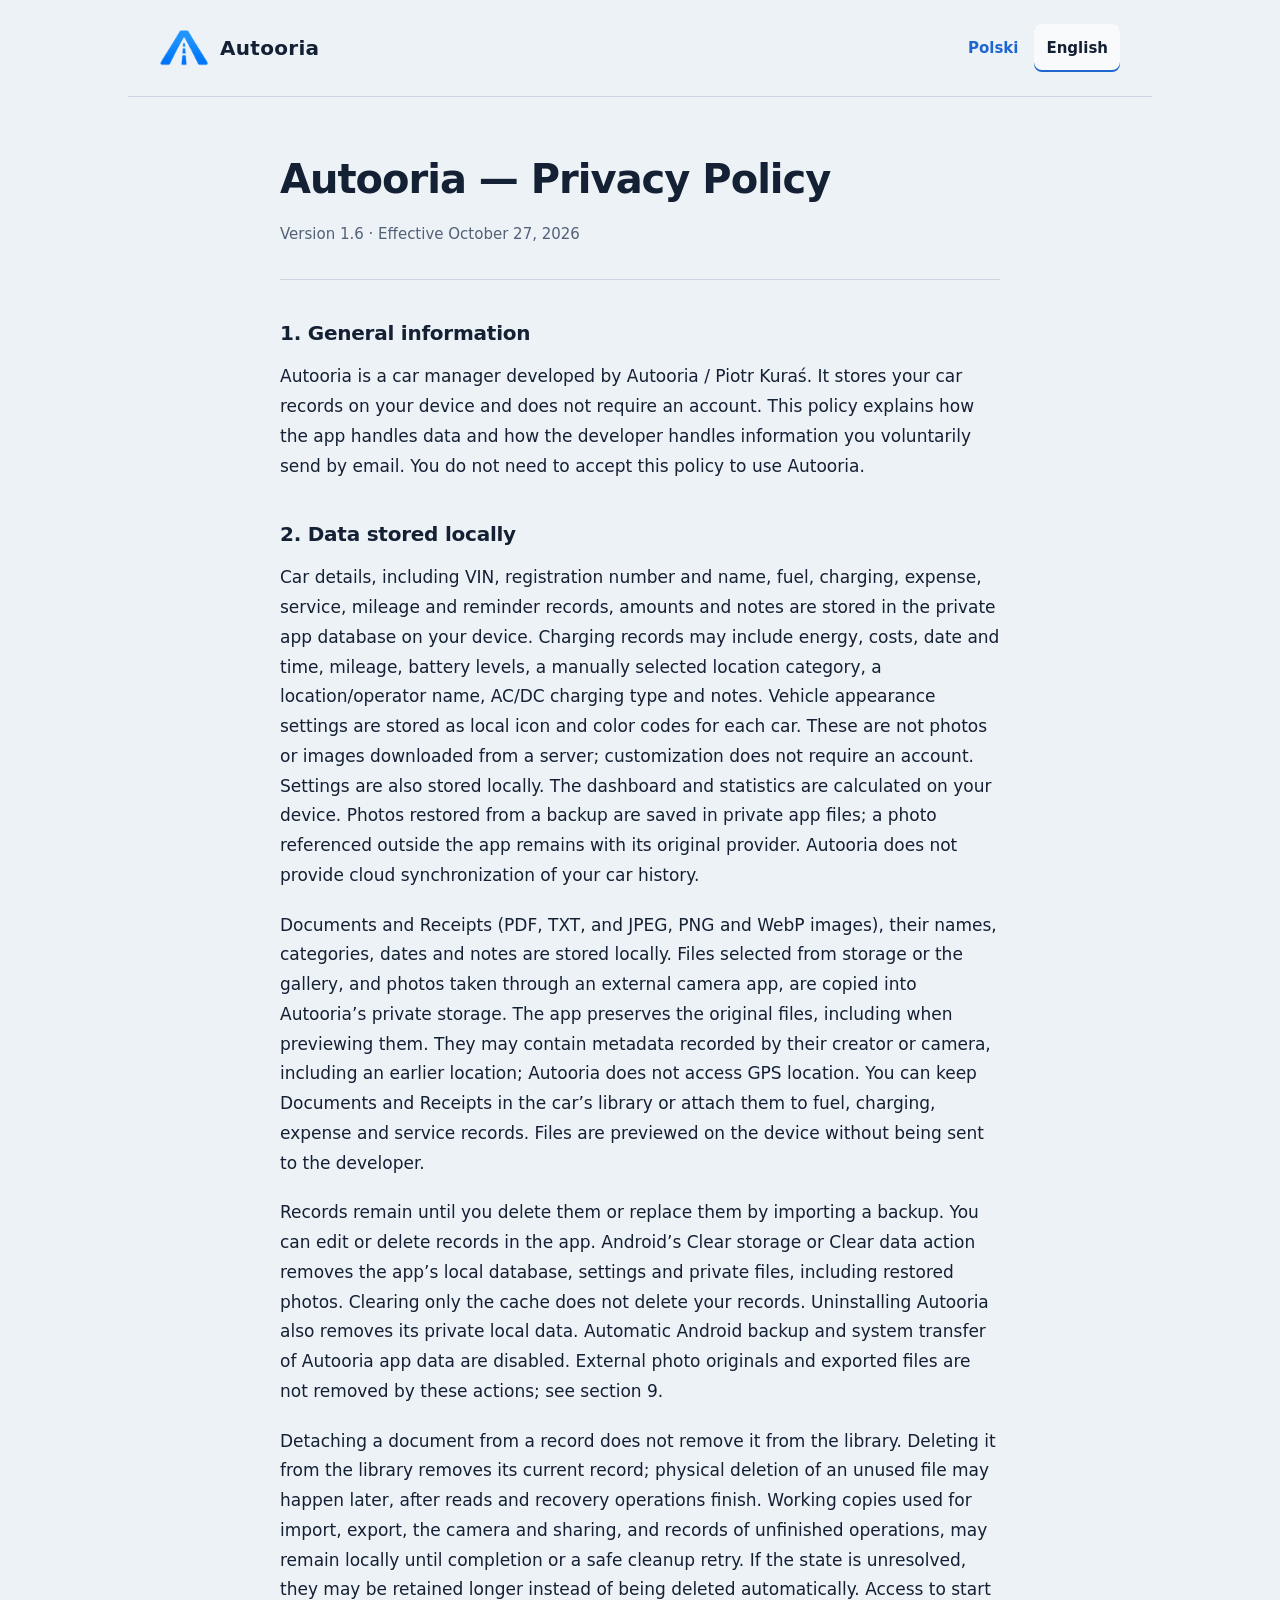
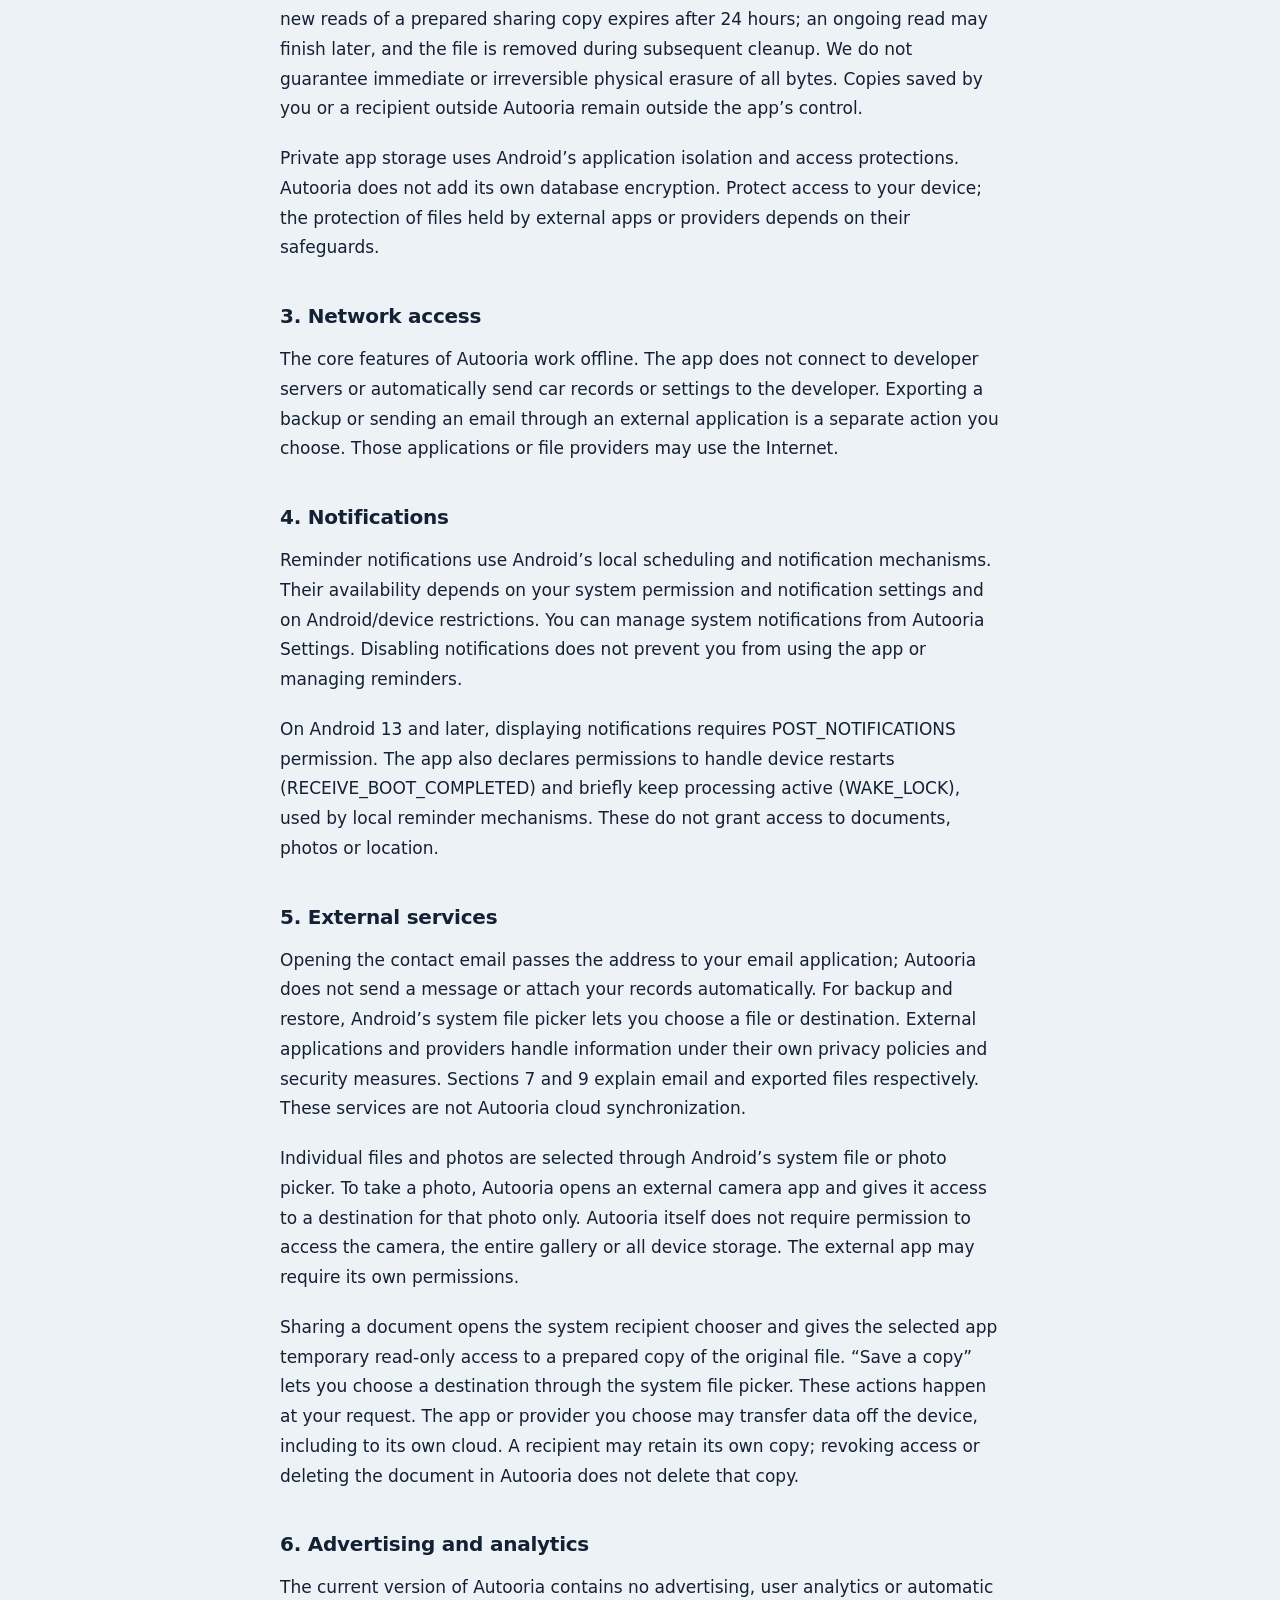
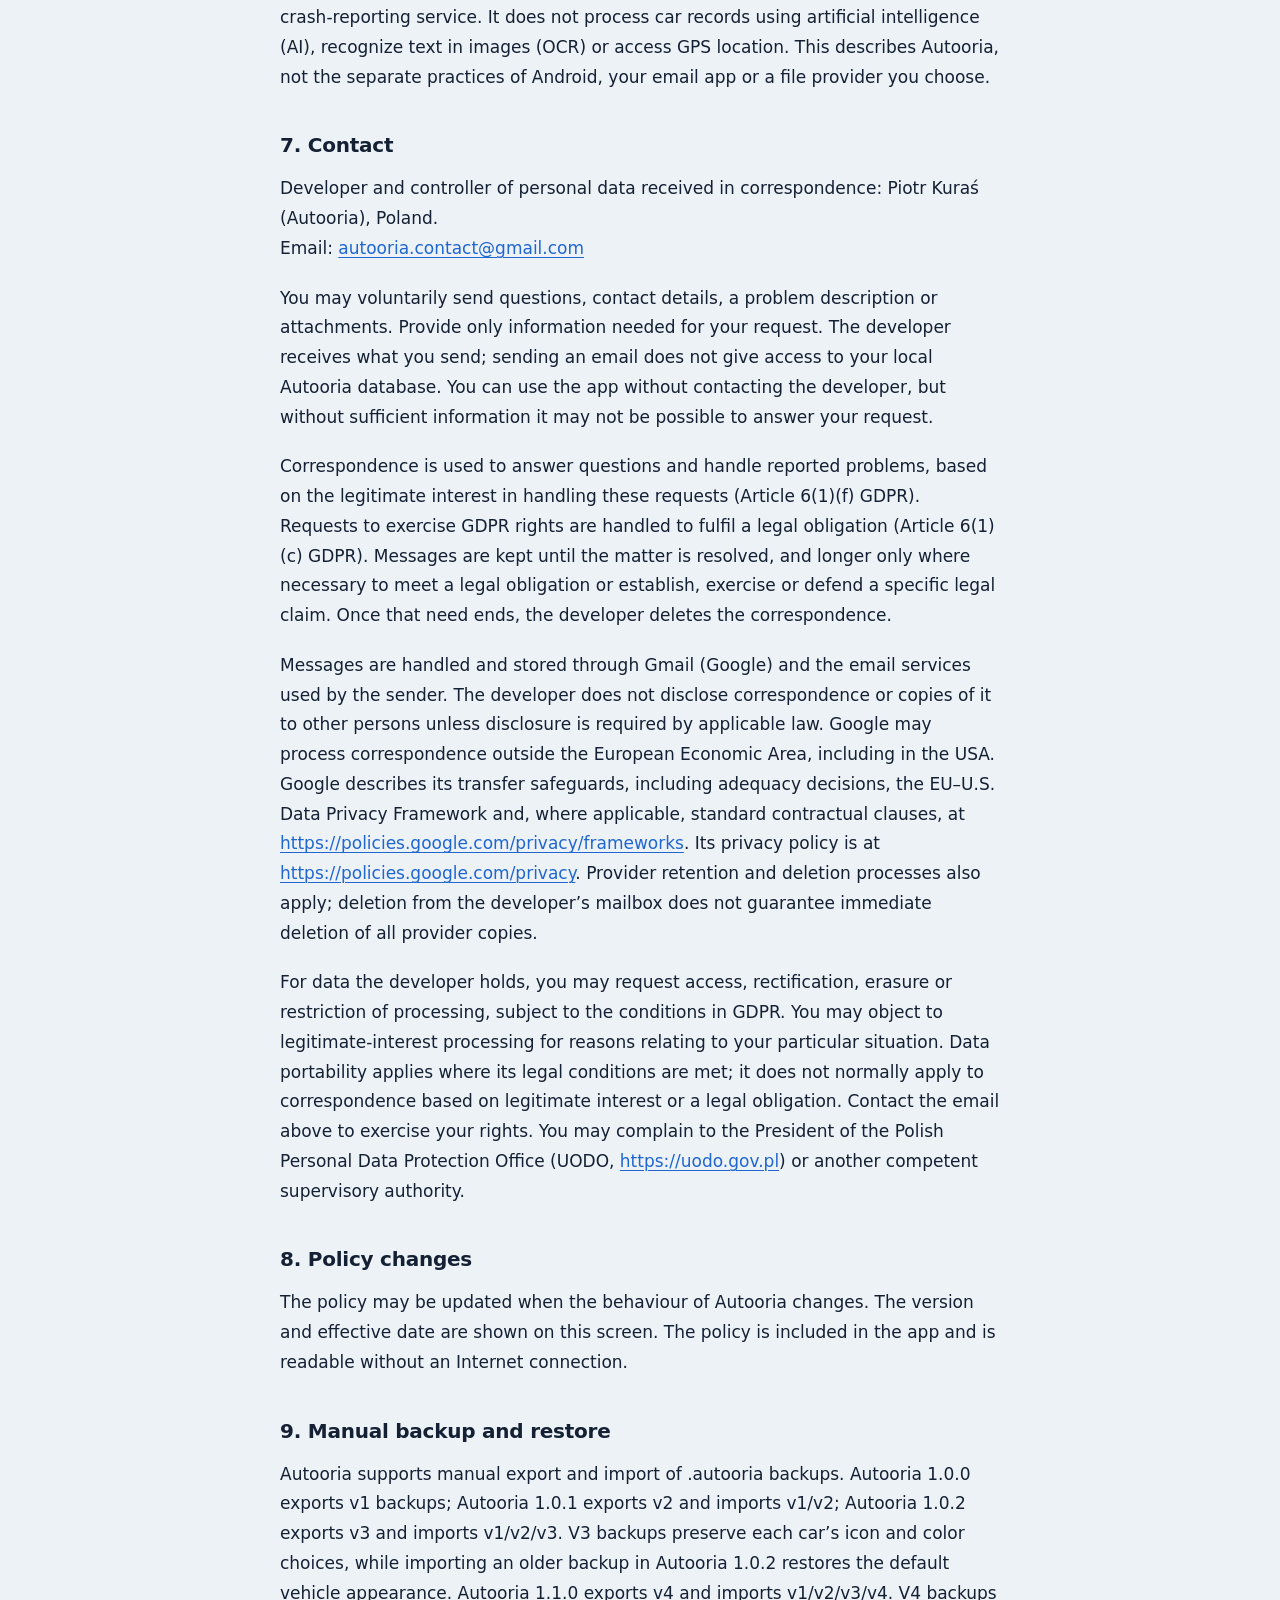
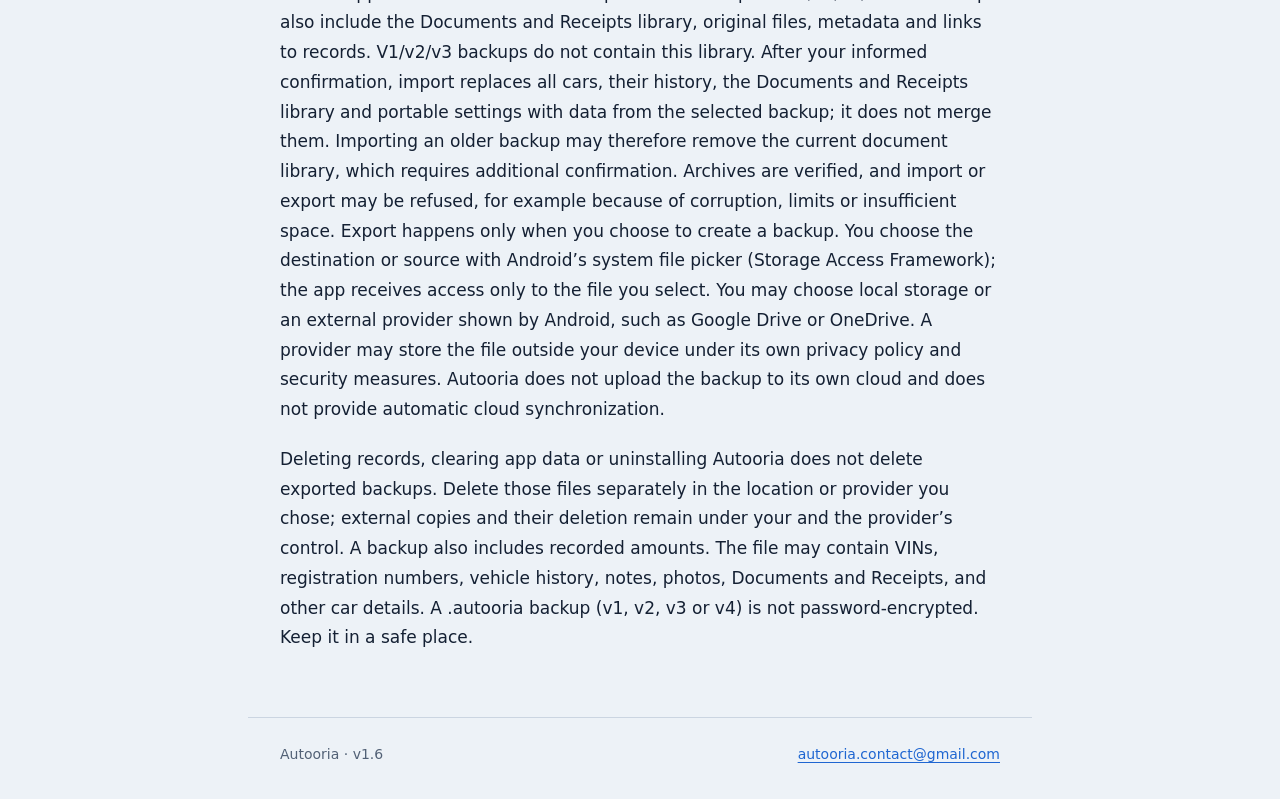
==== commit fa080e23: "new privacy" ====
--- a/en/index.html
+++ b/en/index.html
@@ -3,7 +3,7 @@
 <head>
   <meta charset="utf-8">
   <meta name="viewport" content="width=device-width, initial-scale=1">
-  <title>Autooria — Privacy Policy · v1.5</title>
+  <title>Autooria — Privacy Policy · v1.6</title>
   <link rel="icon" type="image/png" href="../assets/autooria-logo.png">
   <link rel="stylesheet" href="../assets/style.css">
 </head>
@@ -20,7 +20,7 @@
     <article id="policy">
       <header class="document-header">
         <h1>Autooria — Privacy Policy</h1>
-        <p class="metadata">Version 1.5 · Effective <time datetime="2026-10-18">October 18, 2026</time></p>
+        <p class="metadata">Version 1.6 · Effective <time datetime="2026-10-27">October 27, 2026</time></p>
       </header>
       <section aria-labelledby="section-1">
         <h2 id="section-1">1. General information</h2>
@@ -29,7 +29,9 @@
       <section aria-labelledby="section-2">
         <h2 id="section-2">2. Data stored locally</h2>
         <p>Car details, including VIN, registration number and name, fuel, charging, expense, service, mileage and reminder records, amounts and notes are stored in the private app database on your device. Charging records may include energy, costs, date and time, mileage, battery levels, a manually selected location category, a location/operator name, AC/DC charging type and notes. Vehicle appearance settings are stored as local icon and color codes for each car. These are not photos or images downloaded from a server; customization does not require an account. Settings are also stored locally. The dashboard and statistics are calculated on your device. Photos restored from a backup are saved in private app files; a photo referenced outside the app remains with its original provider. Autooria does not provide cloud synchronization of your car history.</p>
+        <p>Documents and Receipts (PDF, TXT, and JPEG, PNG and WebP images), their names, categories, dates and notes are stored locally. Files selected from storage or the gallery, and photos taken through an external camera app, are copied into Autooria’s private storage. The app preserves the original files, including when previewing them. They may contain metadata recorded by their creator or camera, including an earlier location; Autooria does not access GPS location. You can keep Documents and Receipts in the car’s library or attach them to fuel, charging, expense and service records. Files are previewed on the device without being sent to the developer.</p>
         <p>Records remain until you delete them or replace them by importing a backup. You can edit or delete records in the app. Android’s Clear storage or Clear data action removes the app’s local database, settings and private files, including restored photos. Clearing only the cache does not delete your records. Uninstalling Autooria also removes its private local data. Automatic Android backup and system transfer of Autooria app data are disabled. External photo originals and exported files are not removed by these actions; see section 9.</p>
+        <p>Detaching a document from a record does not remove it from the library. Deleting it from the library removes its current record; physical deletion of an unused file may happen later, after reads and recovery operations finish. Working copies used for import, export, the camera and sharing, and records of unfinished operations, may remain locally until completion or a safe cleanup retry. If the state is unresolved, they may be retained longer instead of being deleted automatically. Access to start new reads of a prepared sharing copy expires after 24 hours; an ongoing read may finish later, and the file is removed during subsequent cleanup. We do not guarantee immediate or irreversible physical erasure of all bytes. Copies saved by you or a recipient outside Autooria remain outside the app’s control.</p>
         <p>Private app storage uses Android’s application isolation and access protections. Autooria does not add its own database encryption. Protect access to your device; the protection of files held by external apps or providers depends on their safeguards.</p>
       </section>
       <section aria-labelledby="section-3">
@@ -39,10 +41,13 @@
       <section aria-labelledby="section-4">
         <h2 id="section-4">4. Notifications</h2>
         <p>Reminder notifications use Android’s local scheduling and notification mechanisms. Their availability depends on your system permission and notification settings and on Android/device restrictions. You can manage system notifications from Autooria Settings. Disabling notifications does not prevent you from using the app or managing reminders.</p>
+        <p>On Android 13 and later, displaying notifications requires POST_NOTIFICATIONS permission. The app also declares permissions to handle device restarts (RECEIVE_BOOT_COMPLETED) and briefly keep processing active (WAKE_LOCK), used by local reminder mechanisms. These do not grant access to documents, photos or location.</p>
       </section>
       <section aria-labelledby="section-5">
         <h2 id="section-5">5. External services</h2>
         <p>Opening the contact email passes the address to your email application; Autooria does not send a message or attach your records automatically. For backup and restore, Android’s system file picker lets you choose a file or destination. External applications and providers handle information under their own privacy policies and security measures. Sections 7 and 9 explain email and exported files respectively. These services are not Autooria cloud synchronization.</p>
+        <p>Individual files and photos are selected through Android’s system file or photo picker. To take a photo, Autooria opens an external camera app and gives it access to a destination for that photo only. Autooria itself does not require permission to access the camera, the entire gallery or all device storage. The external app may require its own permissions.</p>
+        <p>Sharing a document opens the system recipient chooser and gives the selected app temporary read-only access to a prepared copy of the original file. “Save a copy” lets you choose a destination through the system file picker. These actions happen at your request. The app or provider you choose may transfer data off the device, including to its own cloud. A recipient may retain its own copy; revoking access or deleting the document in Autooria does not delete that copy.</p>
       </section>
       <section aria-labelledby="section-6">
         <h2 id="section-6">6. Advertising and analytics</h2>
@@ -63,11 +68,11 @@
       </section>
       <section aria-labelledby="section-9">
         <h2 id="section-9">9. Manual backup and restore</h2>
-        <p>Autooria supports manual export and import of .autooria backups. Autooria 1.0.0 exports v1 backups; Autooria 1.0.1 exports v2 and imports v1/v2; Autooria 1.0.2 exports v3 and imports v1/v2/v3. V3 backups preserve each car’s icon and color choices, while importing an older backup in Autooria 1.0.2 restores the default vehicle appearance. Export happens only when you choose to create a backup. You choose the destination or source with Android’s system file picker (Storage Access Framework); the app receives access only to the file you select. You may choose local storage or an external provider shown by Android, such as Google Drive or OneDrive. A provider may store the file outside your device under its own privacy policy and security measures. Autooria does not upload the backup to its own cloud and does not provide automatic cloud synchronization.</p>
-        <p>Deleting records, clearing app data or uninstalling Autooria does not delete exported backups. Delete those files separately in the location or provider you chose; external copies and their deletion remain under your and the provider’s control. A backup also includes recorded amounts. The file may contain VINs, registration numbers, vehicle history, notes, photos and other car details. A .autooria backup (v1, v2 or v3) is not password-encrypted. Keep it in a safe place.</p>
+        <p>Autooria supports manual export and import of .autooria backups. Autooria 1.0.0 exports v1 backups; Autooria 1.0.1 exports v2 and imports v1/v2; Autooria 1.0.2 exports v3 and imports v1/v2/v3. V3 backups preserve each car’s icon and color choices, while importing an older backup in Autooria 1.0.2 restores the default vehicle appearance. Autooria 1.1.0 exports v4 and imports v1/v2/v3/v4. V4 backups also include the Documents and Receipts library, original files, metadata and links to records. V1/v2/v3 backups do not contain this library. After your informed confirmation, import replaces all cars, their history, the Documents and Receipts library and portable settings with data from the selected backup; it does not merge them. Importing an older backup may therefore remove the current document library, which requires additional confirmation. Archives are verified, and import or export may be refused, for example because of corruption, limits or insufficient space. Export happens only when you choose to create a backup. You choose the destination or source with Android’s system file picker (Storage Access Framework); the app receives access only to the file you select. You may choose local storage or an external provider shown by Android, such as Google Drive or OneDrive. A provider may store the file outside your device under its own privacy policy and security measures. Autooria does not upload the backup to its own cloud and does not provide automatic cloud synchronization.</p>
+        <p>Deleting records, clearing app data or uninstalling Autooria does not delete exported backups. Delete those files separately in the location or provider you chose; external copies and their deletion remain under your and the provider’s control. A backup also includes recorded amounts. The file may contain VINs, registration numbers, vehicle history, notes, photos, Documents and Receipts, and other car details. A .autooria backup (v1, v2, v3 or v4) is not password-encrypted. Keep it in a safe place.</p>
       </section>
     </article>
   </main>
-  <footer class="site-footer"><span>Autooria <span class="footer-version">· v1.5</span></span><a href="mailto:autooria.contact@gmail.com">autooria.contact@gmail.com</a></footer>
+  <footer class="site-footer"><span>Autooria <span class="footer-version">· v1.6</span></span><a href="mailto:autooria.contact@gmail.com">autooria.contact@gmail.com</a></footer>
 </body>
 </html>
